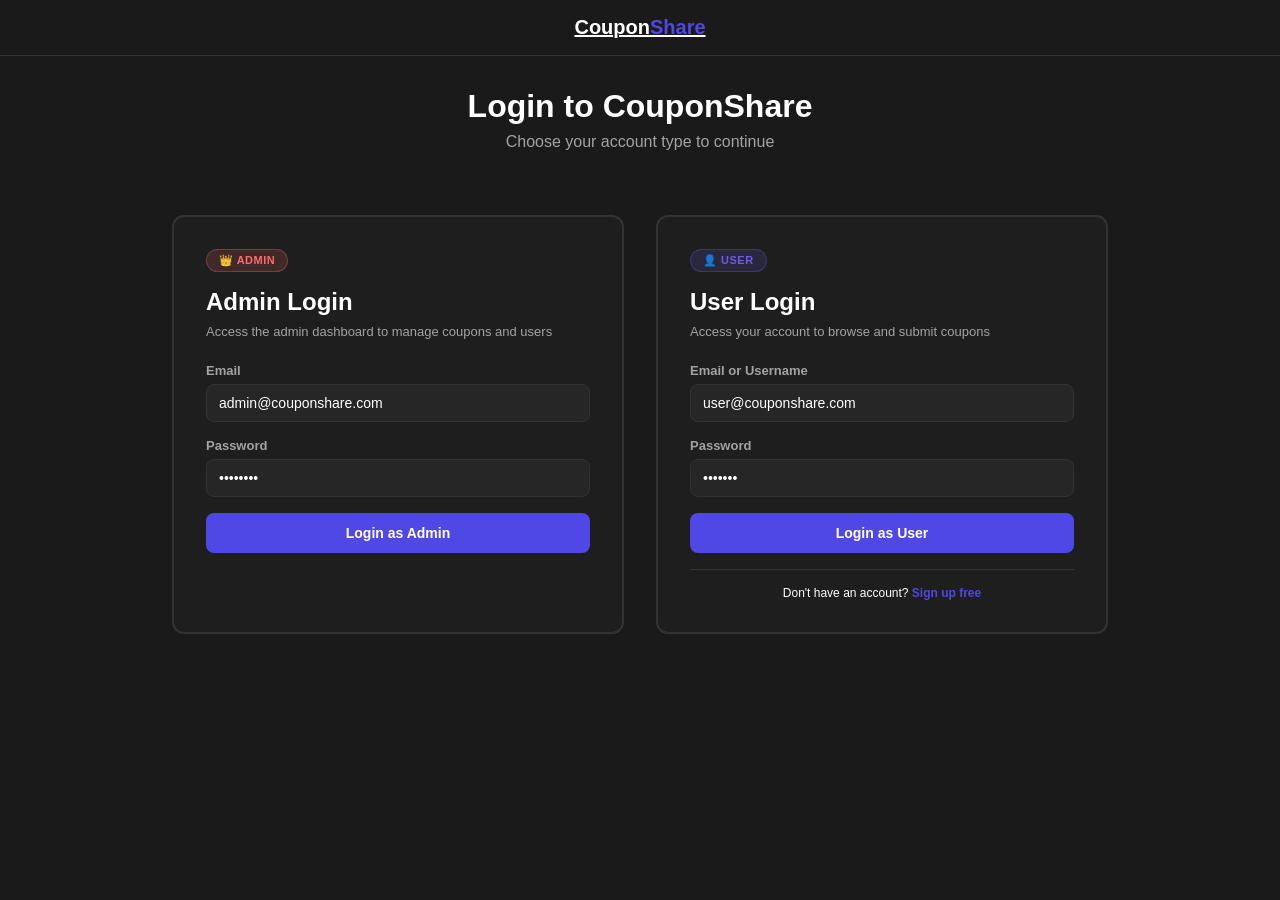
==== admin.html @ 99fc6fe6 "commit" ====
<!DOCTYPE html>
<html lang="en">
<head>
<meta charset="UTF-8">
<meta name="viewport" content="width=device-width, initial-scale=1.0">
<title>Admin Panel — CouponShare</title>
<link href="https://fonts.googleapis.com/css2?family=Syne:wght@400;600;700;800&family=DM+Sans:wght@300;400;500;600;700&display=swap" rel="stylesheet">
<link rel="stylesheet" href="style.css">
<style>
/* ── Admin Layout ───────────────────────────── */
body { overflow: hidden; height: 100vh; }

.admin-shell {
  display: grid;
  grid-template-columns: 220px 1fr;
  height: 100vh;
  overflow: hidden;
}

/* ── Sidebar ────────────────────────────────── */
.sidebar {
  background: #111111;
  border-right: 1px solid #2a2a2a;
  display: flex;
  flex-direction: column;
  height: 100vh;
  overflow-y: auto;
}
.sb-brand {
  padding: 20px 20px 16px;
  border-bottom: 1px solid #2a2a2a;
}
.sb-brand-name {
  font-family: 'DM Sans', sans-serif;
  font-size: 17px;
  font-weight: 700;
  color: var(--purple);
  letter-spacing: -0.3px;
}
.sb-brand-name span { color: var(--green); }
.sb-brand-sub {
  font-size: 11px;
  color: #555;
  margin-top: 2px;
}
.sb-nav {
  padding: 12px 10px;
  flex: 1;
  display: flex;
  flex-direction: column;
  gap: 3px;
}
.sb-link {
  display: flex;
  align-items: center;
  gap: 10px;
  padding: 10px 12px;
  border-radius: 8px;
  font-size: 13.5px;
  font-weight: 500;
  color: #888;
  background: none;
  border: none;
  cursor: pointer;
  width: 100%;
  text-align: left;
  transition: all .15s;
  position: relative;
}
.sb-link:hover { background: #1a1a1a; color: #ccc; }
.sb-link.active {
  background: #1e1e2e;
  color: #fff;
  border: 1px solid #333;
}
.sb-link .sb-icon {
  width: 22px;
  height: 22px;
  display: flex;
  align-items: center;
  justify-content: center;
  border: 1.5px solid #444;
  border-radius: 5px;
  font-size: 12px;
  flex-shrink: 0;
}
.sb-link.active .sb-icon { border-color: #666; }
.sb-badge {
  margin-left: auto;
  background: #ef4444;
  color: #fff;
  font-size: 10px;
  font-weight: 700;
  padding: 2px 6px;
  border-radius: 20px;
  min-width: 20px;
  text-align: center;
}
.sb-footer {
  padding: 16px 20px;
  border-top: 1px solid #2a2a2a;
}
.sb-footer-name {
  font-size: 13px;
  font-weight: 600;
  color: #ddd;
  margin-bottom: 2px;
}
.sb-footer-email { font-size: 11px; color: #555; }
.sb-logout {
  margin-top: 10px;
  font-size: 12px;
  color: #ef4444;
  cursor: pointer;
  background: none;
  border: none;
  padding: 0;
  text-align: left;
}

/* ── Main area ──────────────────────────────── */
.admin-main {
  display: flex;
  flex-direction: column;
  height: 100vh;
  overflow: hidden;
  background: var(--bg);
}
.admin-topbar {
  height: 52px;
  padding: 0 24px;
  border-bottom: 1px solid #2a2a2a;
  display: flex;
  align-items: center;
  justify-content: space-between;
  flex-shrink: 0;
  background: #111;
}
.admin-topbar-title {
  font-family: 'DM Sans', sans-serif;
  font-size: 15px;
  font-weight: 600;
  color: #fff;
}
.admin-topbar-right { display: flex; align-items: center; gap: 10px; }
.notif-btn {
  width: 32px; height: 32px;
  border-radius: 8px;
  border: 1px solid #333;
  background: transparent;
  color: #888;
  cursor: pointer;
  display: flex; align-items: center; justify-content: center;
  font-size: 15px;
  position: relative;
}
.notif-dot {
  position: absolute; top: 6px; right: 6px;
  width: 7px; height: 7px;
  background: #ef4444; border-radius: 50%;
}
.admin-avatar {
  width: 30px; height: 30px; border-radius: 50%;
  background: var(--teal2);
  color: var(--teal);
  font-size: 12px; font-weight: 700;
  display: flex; align-items: center; justify-content: center;
}
.admin-content {
  flex: 1;
  overflow-y: auto;
  padding: 24px;
}

/* ── Page sections ──────────────────────────── */
.page-section { display: none; }
.page-section.active { display: block; }

/* ── Stats grid ─────────────────────────────── */
.adm-stats {
  display: grid;
  grid-template-columns: repeat(4, 1fr);
  gap: 14px;
  margin-bottom: 24px;
}
.adm-stat {
  background: #1e1e1e;
  border: 1px solid #2a2a2a;
  border-radius: 10px;
  padding: 18px 20px;
}
.adm-stat-val {
  font-family: 'DM Sans', sans-serif;
  font-size: 28px;
  font-weight: 700;
  margin-bottom: 4px;
  line-height: 1;
}
.adm-stat-lbl { font-size: 12px; color: #666; }
.adm-stat-trend { font-size: 11px; margin-top: 6px; }
.adm-stat-trend.up { color: var(--green); }
.adm-stat-trend.warn { color: var(--amber); }

/* ── Section header ─────────────────────────── */
.sec-hd {
  display: flex;
  align-items: center;
  justify-content: space-between;
  margin-bottom: 14px;
}
.sec-hd-title {
  font-size: 15px;
  font-weight: 600;
  color: #fff;
}
.sec-hd-action {
  font-size: 12px;
  color: #666;
  cursor: pointer;
  background: none;
  border: none;
  padding: 4px 10px;
  border-radius: 6px;
  border: 1px solid #333;
}
.sec-hd-action:hover { color: #fff; border-color: #555; }

/* ── Filter bar ─────────────────────────────── */
.filter-bar {
  display: flex;
  gap: 10px;
  margin-bottom: 16px;
  flex-wrap: wrap;
}
.filter-bar input,
.filter-bar select {
  background: #1e1e1e;
  border: 1px solid #333;
  border-radius: 8px;
  padding: 8px 12px;
  font-size: 13px;
  font-family: 'DM Sans', sans-serif;
  color: #fff;
  outline: none;
}
.filter-bar input { flex: 1; min-width: 200px; }
.filter-bar input::placeholder { color: #555; }
.filter-bar select { cursor: pointer; }
.filter-bar select option { background: #1e1e1e; }

/* ── Request cards ──────────────────────────── */
.req-card {
  background: #1e1e1e;
  border: 1px solid #2a2a2a;
  border-radius: 10px;
  padding: 16px 18px;
  margin-bottom: 10px;
  transition: border-color .15s;
}
.req-card:hover { border-color: #3a3a3a; }
.req-top {
  display: flex;
  align-items: flex-start;
  justify-content: space-between;
  gap: 12px;
  margin-bottom: 8px;
}
.req-info { flex: 1; }
.req-plat-row {
  display: flex;
  align-items: center;
  gap: 8px;
  margin-bottom: 4px;
}
.req-title-txt { font-size: 15px; font-weight: 600; color: #fff; }
.req-meta {
  font-size: 11px;
  color: #555;
  margin-top: 3px;
  line-height: 1.6;
}
.req-meta strong { color: #888; font-family: monospace; letter-spacing: 1px; }
.req-desc { font-size: 13px; color: #888; margin-bottom: 12px; line-height: 1.5; }
.req-actions { display: flex; gap: 8px; flex-shrink: 0; }
.req-bottom {
  display: flex;
  align-items: center;
  justify-content: space-between;
  padding-top: 12px;
  border-top: 1px solid #2a2a2a;
}
.req-expiry { font-size: 11px; color: #555; }

/* Approve / Reject buttons */
.btn-approve {
  padding: 7px 16px;
  border-radius: 7px;
  font-size: 12px;
  font-weight: 600;
  font-family: 'DM Sans', sans-serif;
  cursor: pointer;
  border: 1px solid #10b981;
  background: rgba(16,185,129,0.1);
  color: #10b981;
  transition: all .15s;
  display: flex; align-items: center; gap: 5px;
}
.btn-approve:hover { background: rgba(16,185,129,0.2); }
.btn-reject {
  padding: 7px 16px;
  border-radius: 7px;
  font-size: 12px;
  font-weight: 600;
  font-family: 'DM Sans', sans-serif;
  cursor: pointer;
  border: 1px solid #ef4444;
  background: rgba(239,68,68,0.1);
  color: #ef4444;
  transition: all .15s;
  display: flex; align-items: center; gap: 5px;
}
.btn-reject:hover { background: rgba(239,68,68,0.2); }
.btn-delete {
  padding: 5px 10px;
  border-radius: 6px;
  font-size: 11px;
  cursor: pointer;
  border: 1px solid #ef4444;
  background: rgba(239,68,68,0.08);
  color: #ef4444;
}

/* ── Status badge ───────────────────────────── */
.status-badge {
  display: inline-block;
  font-size: 10px;
  font-weight: 700;
  padding: 3px 9px;
  border-radius: 20px;
  text-transform: uppercase;
  letter-spacing: 0.3px;
}
.sb-pending  { background: rgba(245,158,11,0.15); color: #f59e0b; border: 1px solid rgba(245,158,11,0.3); }
.sb-approved { background: rgba(16,185,129,0.15); color: #10b981; border: 1px solid rgba(16,185,129,0.3); }
.sb-rejected { background: rgba(239,68,68,0.15);  color: #ef4444; border: 1px solid rgba(239,68,68,0.3);  }

/* Platform badge (small white pill) */
.plat-pill {
  display: inline-block;
  font-size: 11px;
  font-weight: 600;
  padding: 3px 10px;
  border-radius: 20px;
  background: #fff;
}
.pp-paytm   { color: #00baf2; }
.pp-swiggy  { color: #fc5a09; }
.pp-amazon  { color: #f59e0b; }
.pp-uber    { color: #10b981; }
.pp-zomato  { color: #ef4444; }
.pp-flipkart{ color: #0078ff; }
.pp-default { color: #333; }

/* ── Table ──────────────────────────────────── */
.tbl-wrap {
  overflow-x: auto;
  border: 1px solid #2a2a2a;
  border-radius: 10px;
}
table { width: 100%; border-collapse: collapse; }
thead { background: #161616; }
th {
  padding: 11px 14px;
  text-align: left;
  font-size: 11px;
  font-weight: 600;
  color: #555;
  text-transform: uppercase;
  letter-spacing: 0.5px;
  border-bottom: 1px solid #2a2a2a;
  white-space: nowrap;
}
td {
  padding: 11px 14px;
  font-size: 13px;
  color: #ccc;
  border-bottom: 1px solid #1e1e1e;
  vertical-align: middle;
}
tr:last-child td { border-bottom: none; }
tr:hover td { background: #1a1a1a; }
.td-code {
  font-family: monospace;
  letter-spacing: 1px;
  font-size: 12px;
  color: #aaa;
}
.td-name { font-weight: 500; color: #fff; }
.td-email { font-size: 11px; color: #555; }

/* ── Bar chart ──────────────────────────────── */
.bar-row {
  display: flex;
  align-items: center;
  gap: 10px;
  margin-bottom: 10px;
}
.bar-name { font-size: 12px; color: #888; width: 80px; flex-shrink: 0; }
.bar-bg {
  flex: 1;
  height: 8px;
  background: #2a2a2a;
  border-radius: 4px;
  overflow: hidden;
}
.bar-fill { height: 100%; border-radius: 4px; transition: width .4s; }
.bar-count { font-size: 11px; color: #555; width: 30px; text-align: right; flex-shrink: 0; }

/* ── Reject modal ───────────────────────────── */
.reject-panel {
  display: none;
  margin-top: 12px;
  background: #161616;
  border: 1px solid #333;
  border-radius: 8px;
  padding: 16px;
}
.reject-panel.open { display: block; }
.reason-chips { display: flex; flex-wrap: wrap; gap: 6px; margin-bottom: 10px; }
.r-chip {
  padding: 5px 12px;
  border-radius: 20px;
  border: 1px solid #333;
  font-size: 11px;
  color: #888;
  cursor: pointer;
  background: #1e1e1e;
}
.r-chip:hover { border-color: #555; color: #fff; }
.r-chip.on { background: rgba(239,68,68,0.15); color: #ef4444; border-color: #ef4444; }
.reject-ta {
  width: 100%;
  background: #1e1e1e;
  border: 1px solid #333;
  border-radius: 8px;
  padding: 10px 12px;
  font-family: 'DM Sans', sans-serif;
  font-size: 13px;
  color: #fff;
  resize: none;
  min-height: 60px;
  margin-bottom: 10px;
  outline: none;
}
.reject-btn-row { display: flex; gap: 8px; }

/* ── Settings ───────────────────────────────── */
.settings-row {
  display: flex;
  align-items: center;
  justify-content: space-between;
  padding: 16px 0;
  border-bottom: 1px solid #2a2a2a;
}
.settings-row:last-child { border: none; }
.settings-row-label { font-size: 14px; font-weight: 500; color: #ddd; }
.settings-row-sub { font-size: 12px; color: #555; margin-top: 2px; }
.settings-input {
  background: #1e1e1e;
  border: 1px solid #333;
  border-radius: 7px;
  padding: 7px 12px;
  font-size: 13px;
  color: #fff;
  width: 80px;
  text-align: center;
  outline: none;
}
.toggle-wrap { position: relative; width: 42px; height: 24px; }
.toggle-wrap input { opacity: 0; width: 0; height: 0; }
.toggle-slider {
  position: absolute; inset: 0;
  background: #333;
  border-radius: 12px;
  cursor: pointer;
  transition: .2s;
}
.toggle-slider::before {
  content: '';
  position: absolute;
  width: 18px; height: 18px;
  left: 3px; top: 3px;
  background: #fff;
  border-radius: 50%;
  transition: .2s;
}
.toggle-wrap input:checked + .toggle-slider { background: var(--purple); }
.toggle-wrap input:checked + .toggle-slider::before { transform: translateX(18px); }

/* ── Activity log ───────────────────────────── */
.act-item {
  display: flex;
  gap: 12px;
  padding: 10px 0;
  border-bottom: 1px solid #1e1e1e;
}
.act-item:last-child { border: none; }
.act-dot {
  width: 8px; height: 8px;
  border-radius: 50%;
  flex-shrink: 0;
  margin-top: 5px;
}
.act-txt { font-size: 13px; color: #aaa; line-height: 1.5; }
.act-time { font-size: 11px; color: #444; margin-top: 2px; }

/* ── Dashboard 2-col ────────────────────────── */
.dash-row {
  display: grid;
  grid-template-columns: 1fr 1fr;
  gap: 16px;
  margin-bottom: 20px;
}
.dash-card {
  background: #1e1e1e;
  border: 1px solid #2a2a2a;
  border-radius: 10px;
  padding: 18px;
}

/* ── Loader ─────────────────────────────────── */
.page-loader {
  display: flex;
  align-items: center;
  justify-content: center;
  gap: 12px;
  padding: 48px;
  color: #555;
  font-size: 14px;
}

/* ── Empty ──────────────────────────────────── */
.adm-empty {
  text-align: center;
  padding: 48px 24px;
  color: #444;
}
.adm-empty-icon { font-size: 40px; margin-bottom: 10px; }
.adm-empty h3 { font-size: 15px; color: #666; }

/* ── Reports warning ────────────────────────── */
.report-warn {
  background: rgba(245,158,11,0.08);
  border: 1px solid rgba(245,158,11,0.25);
  border-radius: 8px;
  padding: 10px 14px;
  font-size: 13px;
  color: #f59e0b;
  margin-bottom: 16px;
  display: flex;
  align-items: center;
  gap: 8px;
}

@media (max-width: 768px) {
  .adm-stats { grid-template-columns: repeat(2, 1fr); }
  .dash-row  { grid-template-columns: 1fr; }
  .sidebar   { display: none; }
  .admin-shell { grid-template-columns: 1fr; }
}
</style>
</head>
<body>

<div class="admin-shell">

<!-- ══════════════════ SIDEBAR ══════════════════ -->
<aside class="sidebar">
  <div class="sb-brand">
    <div class="sb-brand-name">Coupon<span>Share</span></div>
    <div class="sb-brand-sub">Admin panel</div>
  </div>

  <nav class="sb-nav">
    <button class="sb-link active" onclick="showPage('dashboard', this)">
      <span class="sb-icon">📊</span> Dashboard
    </button>
    <button class="sb-link" onclick="showPage('requests', this)">
      <span class="sb-icon">📥</span> Requests
      <span class="sb-badge" id="pendingBadge" style="display:none;">0</span>
    </button>
    <button class="sb-link" onclick="showPage('coupons', this)">
      <span class="sb-icon">🎟</span> All coupons
    </button>
    <button class="sb-link" onclick="showPage('users', this)">
      <span class="sb-icon">👥</span> Users
    </button>
    <button class="sb-link" onclick="showPage('analytics', this)">
      <span class="sb-icon">📈</span> Analytics
    </button>
    <button class="sb-link" onclick="showPage('settings', this)">
      <span class="sb-icon">⚙️</span> Settings
    </button>
  </nav>

  <div class="sb-footer">
    <div class="sb-footer-name" id="sbAdminName">Admin</div>
    <div class="sb-footer-email" id="sbAdminEmail">admin@couponshare.com</div>
    <button class="sb-logout" onclick="logoutAdmin()">→ Logout</button>
  </div>
</aside>

<!-- ══════════════════ MAIN ══════════════════ -->
<main class="admin-main">

  <!-- Topbar -->
  <div class="admin-topbar">
    <span class="admin-topbar-title" id="topbarTitle">Dashboard</span>
    <div class="admin-topbar-right">
      <button class="notif-btn" id="notifBtn" onclick="showPage('requests', document.querySelectorAll('.sb-link')[1])">
        🔔<span class="notif-dot" id="notifDot" style="display:none;"></span>
      </button>
      <div class="admin-avatar" id="adminAvatar">AD</div>
    </div>
  </div>

  <div class="admin-content">

    <!-- ══════ PAGE: DASHBOARD ══════ -->
    <div class="page-section active" id="pg-dashboard">

      <div class="adm-stats" id="statsGrid">
        <div class="adm-stat"><div class="adm-stat-val" style="color:#6366f1" id="st-users">—</div><div class="adm-stat-lbl">Total users</div></div>
        <div class="adm-stat"><div class="adm-stat-val" style="color:#f59e0b" id="st-pending">—</div><div class="adm-stat-lbl">Pending review</div><div class="adm-stat-trend warn" id="st-pending-hint"></div></div>
        <div class="adm-stat"><div class="adm-stat-val" style="color:#10b981" id="st-approved">—</div><div class="adm-stat-lbl">Live coupons</div></div>
        <div class="adm-stat"><div class="adm-stat-val" style="color:#a29bfe" id="st-claims">—</div><div class="adm-stat-lbl">Total claims</div></div>
      </div>

      <div class="dash-row">
        <!-- Recent pending -->
        <div class="dash-card">
          <div class="sec-hd">
            <span class="sec-hd-title">Pending requests</span>
            <button class="sec-hd-action" onclick="showPage('requests',document.querySelectorAll('.sb-link')[1])">View all</button>
          </div>
          <div id="dashPending">
            <div class="page-loader"><div class="spinner"></div></div>
          </div>
        </div>

        <!-- Top platforms -->
        <div class="dash-card">
          <div class="sec-hd"><span class="sec-hd-title">Top platforms</span></div>
          <div id="dashPlatforms">
            <div class="page-loader"><div class="spinner"></div></div>
          </div>

          <!-- Activity log -->
          <div style="margin-top:18px;">
            <div class="sec-hd-title" style="font-size:13px;margin-bottom:10px;">Recent activity</div>
            <div class="act-item"><div class="act-dot" style="background:#10b981"></div><div><div class="act-txt">AMZ100 approved — user ko +10 pts</div><div class="act-time">2 min ago</div></div></div>
            <div class="act-item"><div class="act-dot" style="background:#ef4444"></div><div><div class="act-txt">FLIP200 rejected — code already exists</div><div class="act-time">18 min ago</div></div></div>
            <div class="act-item"><div class="act-dot" style="background:#6366f1"></div><div><div class="act-txt">New user registered</div><div class="act-time">1 hr ago</div></div></div>
          </div>
        </div>
      </div>
    </div>

    <!-- ══════ PAGE: REQUESTS ══════ -->
    <div class="page-section" id="pg-requests">
      <div class="filter-bar">
        <input type="text" id="reqSearch" placeholder="Code ya store search karo..." oninput="filterRequests()">
        <select id="reqStatus" onchange="loadRequests()">
          <option value="pending">Pending</option>
          <option value="approved">Approved</option>
          <option value="rejected">Rejected</option>
          <option value="">All status</option>
        </select>
      </div>
      <div id="requestsList">
        <div class="page-loader"><div class="spinner"></div></div>
      </div>
    </div>

    <!-- ══════ PAGE: ALL COUPONS ══════ -->
    <div class="page-section" id="pg-coupons">
      <div class="filter-bar">
        <input type="text" id="couponSearch" placeholder="Code ya store search..." oninput="filterCouponsTable()">
        <select id="couponStatusFilter" onchange="loadAllCoupons()">
          <option value="">All status</option>
          <option value="approved">Approved</option>
          <option value="pending">Pending</option>
          <option value="rejected">Rejected</option>
        </select>
      </div>
      <div class="tbl-wrap">
        <table>
          <thead>
            <tr>
              <th>Platform</th>
              <th>Code</th>
              <th>Title</th>
              <th>Discount</th>
              <th>Category</th>
              <th>Claims</th>
              <th>Expiry</th>
              <th>Status</th>
              <th>Action</th>
            </tr>
          </thead>
          <tbody id="couponsTable">
            <tr><td colspan="9"><div class="page-loader"><div class="spinner"></div></div></td></tr>
          </tbody>
        </table>
      </div>
    </div>

    <!-- ══════ PAGE: USERS ══════ -->
    <div class="page-section" id="pg-users">
      <div class="filter-bar">
        <input type="text" id="userSearch" placeholder="Naam ya email search karo..." oninput="loadUsers()">
      </div>
      <div class="tbl-wrap">
        <table>
          <thead>
            <tr>
              <th>Name</th>
              <th>Email</th>
              <th>Joined</th>
              <th>Submitted</th>
              <th>Claimed</th>
              <th>Points</th>
              <th>Status</th>
              <th>Action</th>
            </tr>
          </thead>
          <tbody id="usersTable">
            <tr><td colspan="8"><div class="page-loader"><div class="spinner"></div></div></td></tr>
          </tbody>
        </table>
      </div>
    </div>

    <!-- ══════ PAGE: ANALYTICS ══════ -->
    <div class="page-section" id="pg-analytics">
      <div class="adm-stats" style="grid-template-columns:repeat(3,1fr);margin-bottom:20px;">
        <div class="adm-stat"><div class="adm-stat-val" style="color:#6366f1" id="an-approval">—</div><div class="adm-stat-lbl">Approval rate</div></div>
        <div class="adm-stat"><div class="adm-stat-val" style="color:#10b981" id="an-savings">₹89K</div><div class="adm-stat-lbl">Community savings</div></div>
        <div class="adm-stat"><div class="adm-stat-val" style="color:#f59e0b" id="an-rejected">—</div><div class="adm-stat-lbl">Total rejected</div></div>
      </div>
      <div class="dash-row">
        <div class="dash-card">
          <div class="sec-hd-title" style="margin-bottom:14px;">Platforms by coupons</div>
          <div id="anPlatforms"><div class="page-loader"><div class="spinner"></div></div></div>
        </div>
        <div class="dash-card">
          <div class="sec-hd-title" style="margin-bottom:14px;">Top contributors</div>
          <div id="anUsers"><div class="page-loader"><div class="spinner"></div></div></div>
        </div>
      </div>
    </div>

    <!-- ══════ PAGE: SETTINGS ══════ -->
    <div class="page-section" id="pg-settings">
      <div class="dash-card" style="margin-bottom:16px;">
        <div class="sec-hd-title" style="margin-bottom:16px;">Platform settings</div>

        <div class="settings-row">
          <div>
            <div class="settings-row-label">Auto-expire coupons</div>
            <div class="settings-row-sub">Expiry date aane par automatically expire mark karo</div>
          </div>
          <label class="toggle-wrap">
            <input type="checkbox" checked>
            <span class="toggle-slider"></span>
          </label>
        </div>

        <div class="settings-row">
          <div>
            <div class="settings-row-label">Points per approval</div>
            <div class="settings-row-sub">Har approved coupon pe submitter ko kitne points milenge</div>
          </div>
          <input type="number" class="settings-input" value="10" min="1" max="100">
        </div>

        <div class="settings-row">
          <div>
            <div class="settings-row-label">Points per claim</div>
            <div class="settings-row-sub">Coupon claim karne par claimant ko kitne points milenge</div>
          </div>
          <input type="number" class="settings-input" value="2" min="0" max="50">
        </div>

        <div class="settings-row">
          <div>
            <div class="settings-row-label">New user registration</div>
            <div class="settings-row-sub">Public registration allow karo</div>
          </div>
          <label class="toggle-wrap">
            <input type="checkbox" checked>
            <span class="toggle-slider"></span>
          </label>
        </div>
      </div>

      <div class="dash-card">
        <div class="sec-hd-title" style="margin-bottom:16px;">Admin account</div>
        <div style="display:grid;grid-template-columns:1fr 1fr;gap:12px;margin-bottom:14px;">
          <div>
            <label style="font-size:12px;color:#666;display:block;margin-bottom:5px;">Name</label>
            <input type="text" class="settings-input" style="width:100%;text-align:left;padding:8px 12px;" id="settingName" placeholder="Admin name">
          </div>
          <div>
            <label style="font-size:12px;color:#666;display:block;margin-bottom:5px;">Email</label>
            <input type="email" class="settings-input" style="width:100%;text-align:left;padding:8px 12px;" id="settingEmail" placeholder="admin@email.com">
          </div>
        </div>
        <button class="btn-approve" onclick="showToast('Settings saved!','success')" style="font-size:13px;">Save changes</button>
      </div>
    </div>

  </div><!-- /admin-content -->
</main>
</div><!-- /admin-shell -->

<div class="toast-container"></div>

<!-- ══════════════════ SCRIPTS ══════════════════ -->
<script src="api.js"></script>
<script src="auth.js"></script>
<script>
/* ── Guard: admin only ─────────────────────── */
document.addEventListener('DOMContentLoaded', () => {
  if (!requireAdminAuth()) return;

  const user = getUser();
  if (user) {
    document.getElementById('sbAdminName').textContent  = user.name  || 'Admin';
    document.getElementById('sbAdminEmail').textContent = user.email || '';
    const initials = (user.name||'AD').split(' ').map(w=>w[0]).join('').toUpperCase().slice(0,2);
    document.getElementById('adminAvatar').textContent = initials;
    document.getElementById('settingName').value  = user.name  || '';
    document.getElementById('settingEmail').value = user.email || '';
  }

  loadDashboard();
});

/* ── Page switching ────────────────────────── */
const pageTitles = {
  dashboard:'Dashboard', requests:'Requests',
  coupons:'All coupons', users:'Users',
  analytics:'Analytics', settings:'Settings',
};

function showPage(name, btn) {
  // Hide all pages
  document.querySelectorAll('.page-section').forEach(p => p.classList.remove('active'));
  document.getElementById('pg-' + name).classList.add('active');

  // Update sidebar active state
  document.querySelectorAll('.sb-link').forEach(b => b.classList.remove('active'));
  if (btn) btn.classList.add('active');

  // Update topbar title
  document.getElementById('topbarTitle').textContent = pageTitles[name] || name;

  // Load data for the page
  if (name === 'requests')  loadRequests();
  if (name === 'coupons')   loadAllCoupons();
  if (name === 'users')     loadUsers();
  if (name === 'analytics') loadAnalytics();
}

/* ══════════════════════════════════════════════
   DASHBOARD
══════════════════════════════════════════════ */
async function loadDashboard() {
  try {
    const data = await Admin.stats();

    document.getElementById('st-users').textContent   = data.total_users  ?? '—';
    document.getElementById('st-pending').textContent = data.pending       ?? '—';
    document.getElementById('st-approved').textContent= data.approved      ?? '—';
    document.getElementById('st-claims').textContent  = data.total_claims  ?? '—';

    if (data.new_today) {
      document.getElementById('st-users').nextElementSibling.nextElementSibling &&
        null; // placeholder
    }

    // Pending badge in sidebar
    if (data.pending > 0) {
      const badge = document.getElementById('pendingBadge');
      badge.textContent    = data.pending;
      badge.style.display  = 'inline-block';
      document.getElementById('notifDot').style.display = 'block';
    }

    // Approval rate for analytics
    const total = (data.approved || 0) + (data.rejected || 0);
    if (total > 0) {
      const rate = Math.round((data.approved / total) * 100);
      document.getElementById('an-approval').textContent = rate + '%';
    }
    document.getElementById('an-rejected').textContent = data.rejected ?? '—';

    // Load pending requests preview (top 3)
    await loadDashPending();

    // Top platforms bar chart
    renderPlatformBars(data.top_platforms || [], 'dashPlatforms');

  } catch (err) {
    showToast('Stats load nahi hua: ' + err.message, 'error');
    // Show fallback
    ['st-users','st-pending','st-approved','st-claims'].forEach(id => {
      if (document.getElementById(id).textContent === '—')
        document.getElementById(id).textContent = '0';
    });
  }
}

async function loadDashPending() {
  const el = document.getElementById('dashPending');
  try {
    const data   = await Admin.coupons('pending');
    const recent = (data.coupons || []).slice(0, 3);

    if (!recent.length) {
      el.innerHTML = `<div class="adm-empty"><div class="adm-empty-icon">✅</div><h3>Koi pending request nahi!</h3></div>`;
      return;
    }

    el.innerHTML = recent.map(c => `
      <div style="display:flex;align-items:center;justify-content:space-between;padding:10px 0;border-bottom:1px solid #2a2a2a;">
        <div>
          <span class="plat-pill ${platPillClass(c.store)}">${c.store || '—'}</span>
          <span style="font-size:14px;font-weight:600;color:#fff;margin-left:8px;">${formatDiscount(c)}</span>
          <div style="font-size:11px;color:#555;margin-top:3px;">${c.title} · by ${c.submitter_name||'?'}</div>
        </div>
        <div style="display:flex;gap:6px;">
          <button class="btn-approve" onclick="quickApprove(${c.id},this)">✓</button>
          <button class="btn-reject"  onclick="openRejectPanel(${c.id}, 'dash-rp-${c.id}')">✕</button>
        </div>
      </div>
      <div class="reject-panel" id="dash-rp-${c.id}">
        ${rejectPanelHTML(c.id, 'dash-rp-' + c.id)}
      </div>
    `).join('');

  } catch {
    el.innerHTML = `<div style="color:#555;font-size:13px;padding:16px 0;">Data load nahi hua</div>`;
  }
}

/* ══════════════════════════════════════════════
   REQUESTS PAGE
══════════════════════════════════════════════ */
let allRequests = [];

async function loadRequests() {
  const status = document.getElementById('reqStatus')?.value || 'pending';
  const el = document.getElementById('requestsList');
  el.innerHTML = '<div class="page-loader"><div class="spinner"></div></div>';
  try {
    const data = await Admin.coupons(status);
    allRequests = data.coupons || [];
    renderRequests(allRequests);
  } catch (err) {
    el.innerHTML = `<div class="adm-empty"><div class="adm-empty-icon">⚠️</div><h3>${err.message}</h3></div>`;
  }
}

function filterRequests() {
  const q = document.getElementById('reqSearch').value.toLowerCase();
  const filtered = allRequests.filter(c =>
    (c.code||'').toLowerCase().includes(q) ||
    (c.store||'').toLowerCase().includes(q) ||
    (c.title||'').toLowerCase().includes(q)
  );
  renderRequests(filtered);
}

function renderRequests(coupons) {
  const el = document.getElementById('requestsList');
  if (!coupons.length) {
    el.innerHTML = `<div class="adm-empty"><div class="adm-empty-icon">📭</div><h3>Koi coupon nahi mila</h3></div>`;
    return;
  }
  el.innerHTML = coupons.map(c => `
    <div class="req-card" id="rc-${c.id}">
      <div class="req-top">
        <div class="req-info">
          <div class="req-plat-row">
            <span class="plat-pill ${platPillClass(c.store)}">${c.store || 'General'}</span>
            <span class="req-title-txt">${formatDiscount(c)}</span>
            <span class="status-badge sb-${c.status}">${c.status}</span>
          </div>
          <div class="req-meta">
            Code: <strong>${c.code}</strong> &nbsp;·&nbsp;
            ${c.category || 'No category'} &nbsp;·&nbsp;
            by ${c.submitter_name || 'Unknown'} &nbsp;·&nbsp;
            ${formatDate(c.created_at)}
          </div>
        </div>
        ${c.status === 'pending' ? `
        <div class="req-actions">
          <button class="btn-approve" onclick="quickApprove(${c.id}, this)">✓ Approve</button>
          <button class="btn-reject"  onclick="openRejectPanel(${c.id}, 'rp-${c.id}')">✕ Reject</button>
        </div>` : ''}
      </div>

      <div class="req-desc">${c.title}${c.description ? ' — ' + c.description : ''}</div>

      ${c.reject_reason ? `
        <div style="font-size:12px;color:#ef4444;background:rgba(239,68,68,0.08);border:1px solid rgba(239,68,68,0.2);border-radius:7px;padding:8px 12px;margin-bottom:10px;">
          ✕ Reject reason: ${c.reject_reason}
        </div>` : ''}

      <div class="req-bottom">
        <span class="req-expiry">
          Expires: ${c.expiry_date ? formatDate(c.expiry_date) : 'No expiry'} &nbsp;·&nbsp;
          ${c.claim_count || 0} claims
        </span>
        ${c.status === 'pending' ? `<button class="btn-delete" onclick="deleteCoupon(${c.id}, 'rc-${c.id}')">🗑 Delete</button>` : ''}
      </div>

      <!-- Reject panel (hidden by default) -->
      <div class="reject-panel" id="rp-${c.id}">
        ${rejectPanelHTML(c.id, 'rp-' + c.id)}
      </div>
    </div>
  `).join('');
}

/* ══════════════════════════════════════════════
   ALL COUPONS TABLE
══════════════════════════════════════════════ */
let allCouponsData = [];

async function loadAllCoupons() {
  const status = document.getElementById('couponStatusFilter')?.value || '';
  document.getElementById('couponsTable').innerHTML =
    '<tr><td colspan="9"><div class="page-loader"><div class="spinner"></div></div></td></tr>';
  try {
    const data = await Admin.coupons(status);
    allCouponsData = data.coupons || [];
    renderCouponsTable(allCouponsData);
  } catch (err) {
    document.getElementById('couponsTable').innerHTML =
      `<tr><td colspan="9" style="text-align:center;padding:24px;color:#555;">${err.message}</td></tr>`;
  }
}

function filterCouponsTable() {
  const q = document.getElementById('couponSearch').value.toLowerCase();
  const filtered = allCouponsData.filter(c =>
    (c.code||'').toLowerCase().includes(q) ||
    (c.store||'').toLowerCase().includes(q)
  );
  renderCouponsTable(filtered);
}

function renderCouponsTable(coupons) {
  const tbody = document.getElementById('couponsTable');
  if (!coupons.length) {
    tbody.innerHTML = '<tr><td colspan="9"><div class="adm-empty"><div class="adm-empty-icon">🎟</div><h3>Koi coupon nahi</h3></div></td></tr>';
    return;
  }
  tbody.innerHTML = coupons.map(c => `
    <tr id="ctr-${c.id}">
      <td><span class="plat-pill ${platPillClass(c.store)}">${c.store || '—'}</span></td>
      <td class="td-code">${c.code}</td>
      <td style="max-width:160px;overflow:hidden;text-overflow:ellipsis;white-space:nowrap;">${c.title}</td>
      <td>${formatDiscount(c)}</td>
      <td style="font-size:12px;color:#888;">${c.category || '—'}</td>
      <td>${c.claim_count || 0}</td>
      <td style="font-size:12px;${isExpiringSoon(c.expiry_date)?'color:#f59e0b;':''}">${c.expiry_date ? formatDate(c.expiry_date) : '—'} ${isExpiringSoon(c.expiry_date)?'⚠':''}</td>
      <td><span class="status-badge sb-${c.status}">${c.status}</span></td>
      <td>
        <div style="display:flex;gap:5px;">
          ${c.status === 'pending' ? `
            <button class="btn-approve" style="padding:4px 8px;font-size:11px;" onclick="quickApprove(${c.id},this)">✓</button>
            <button class="btn-reject"  style="padding:4px 8px;font-size:11px;" onclick="quickReject(${c.id})">✕</button>
          ` : ''}
          <button class="btn-delete" onclick="deleteCoupon(${c.id},'ctr-${c.id}')">🗑</button>
        </div>
      </td>
    </tr>
  `).join('');
}

/* ══════════════════════════════════════════════
   USERS TABLE
══════════════════════════════════════════════ */
async function loadUsers() {
  const search = document.getElementById('userSearch')?.value || '';
  document.getElementById('usersTable').innerHTML =
    '<tr><td colspan="8"><div class="page-loader"><div class="spinner"></div></div></td></tr>';
  try {
    const data  = await Admin.users(search);
    const users = data.users || [];
    if (!users.length) {
      document.getElementById('usersTable').innerHTML =
        '<tr><td colspan="8"><div class="adm-empty"><div class="adm-empty-icon">👥</div><h3>Koi user nahi mila</h3></div></td></tr>';
      return;
    }
    document.getElementById('usersTable').innerHTML = users.map(u => `
      <tr id="utr-${u.id}">
        <td class="td-name">${u.name}</td>
        <td class="td-email">${u.email}</td>
        <td style="font-size:12px;color:#555;">${formatDate(u.created_at)}</td>
        <td>${u.submitted || 0}</td>
        <td>${u.claimed || 0}</td>
        <td style="color:#f59e0b;font-weight:500;">⭐ ${u.points}</td>
        <td>
          <span style="font-size:12px;font-weight:500;color:${u.is_banned ? '#ef4444' : '#10b981'};">
            ${u.is_banned ? '⛔ Banned' : '● Active'}
          </span>
        </td>
        <td>
          ${u.is_banned
            ? `<button class="btn-approve" style="padding:4px 10px;font-size:11px;" onclick="toggleBan(${u.id},false,'utr-${u.id}')">Unban</button>`
            : `<button class="btn-reject"  style="padding:4px 10px;font-size:11px;" onclick="toggleBan(${u.id},true,'utr-${u.id}')">Ban</button>`
          }
        </td>
      </tr>
    `).join('');
  } catch (err) {
    document.getElementById('usersTable').innerHTML =
      `<tr><td colspan="8" style="text-align:center;padding:24px;color:#555;">${err.message}</td></tr>`;
  }
}

/* ══════════════════════════════════════════════
   ANALYTICS
══════════════════════════════════════════════ */
async function loadAnalytics() {
  try {
    const stats = await Admin.stats();

    const total = (stats.approved||0) + (stats.rejected||0);
    if (total > 0)
      document.getElementById('an-approval').textContent =
        Math.round((stats.approved / total) * 100) + '%';

    document.getElementById('an-rejected').textContent = stats.rejected ?? '—';

    renderPlatformBars(stats.top_platforms || [], 'anPlatforms');

    // Top contributors from users
    const ud = await Admin.users('');
    const topUsers = (ud.users || [])
      .sort((a,b) => b.points - a.points)
      .slice(0, 5);

    document.getElementById('anUsers').innerHTML = topUsers.length
      ? topUsers.map(u => `
          <div style="display:flex;justify-content:space-between;align-items:center;padding:8px 0;border-bottom:1px solid #2a2a2a;">
            <div>
              <div style="font-size:13px;font-weight:600;color:#fff;">${u.name}</div>
              <div style="font-size:11px;color:#555;">${u.submitted||0} submitted</div>
            </div>
            <span style="color:#f59e0b;font-weight:600;font-size:13px;">⭐ ${u.points}</span>
          </div>`).join('')
      : '<div style="color:#555;font-size:13px;">No data</div>';

  } catch (err) {
    showToast('Analytics load nahi hua', 'error');
  }
}

/* ══════════════════════════════════════════════
   ACTIONS
══════════════════════════════════════════════ */
async function quickApprove(id, btn) {
  if (btn) { btn.disabled = true; btn.textContent = '...'; }
  try {
    await Admin.reviewCoupon(id, 'approved');
    showToast('✓ Coupon approved! +10 pts submitter ko', 'success');
    document.getElementById('rc-' + id)?.remove();
    document.getElementById('ctr-' + id)?.remove();
    refreshPendingBadge();
    loadDashPending();
  } catch (err) {
    showToast(err.message, 'error');
    if (btn) { btn.disabled = false; btn.textContent = '✓ Approve'; }
  }
}

function openRejectPanel(id, panelId) {
  // Close other open panels
  document.querySelectorAll('.reject-panel.open').forEach(p => {
    if (p.id !== panelId) p.classList.remove('open');
  });
  document.getElementById(panelId)?.classList.toggle('open');
}

function rejectPanelHTML(id, panelId) {
  return `
    <div class="reason-chips">
      <span class="r-chip" onclick="selChip(this,'Code already exists')">Code already exists</span>
      <span class="r-chip" onclick="selChip(this,'Already expired')">Already expired</span>
      <span class="r-chip" onclick="selChip(this,'Incorrect information')">Incorrect info</span>
      <span class="r-chip" onclick="selChip(this,'Spam')">Spam</span>
      <span class="r-chip" onclick="selChip(this,'Other')">Other</span>
    </div>
    <textarea class="reject-ta" id="rt-${id}" placeholder="Reason likhein..."></textarea>
    <div class="reject-btn-row">
      <button class="btn-reject" onclick="confirmReject(${id},'${panelId}')" style="flex:1;">Confirm reject</button>
      <button class="btn-approve" onclick="document.getElementById('${panelId}').classList.remove('open')" style="flex:1;">Cancel</button>
    </div>`;
}

function selChip(el, reason) {
  const panel = el.closest('.reject-panel');
  panel.querySelectorAll('.r-chip').forEach(c => c.classList.remove('on'));
  el.classList.add('on');
  const ta = panel.querySelector('.reject-ta');
  if (ta) ta.value = reason;
}

async function confirmReject(id, panelId) {
  const reason = document.getElementById('rt-' + id)?.value.trim();
  if (!reason) { showToast('Reason daalo pehle', 'error'); return; }
  try {
    await Admin.reviewCoupon(id, 'rejected', reason);
    showToast('Coupon rejected', 'info');
    document.getElementById('rc-' + id)?.remove();
    document.getElementById('ctr-' + id)?.remove();
    refreshPendingBadge();
    loadDashPending();
  } catch (err) {
    showToast(err.message, 'error');
  }
}

function quickReject(id) {
  const reason = prompt('Rejection reason:');
  if (!reason) return;
  Admin.reviewCoupon(id, 'rejected', reason)
    .then(() => {
      showToast('Coupon rejected', 'info');
      document.getElementById('ctr-' + id)?.remove();
      refreshPendingBadge();
    })
    .catch(err => showToast(err.message, 'error'));
}

async function deleteCoupon(id, rowId) {
  if (!confirm('Is coupon ko delete karna chahte ho?')) return;
  try {
    await Admin.deleteCoupon(id);
    showToast('Coupon deleted', 'info');
    document.getElementById(rowId)?.remove();
  } catch (err) {
    showToast(err.message, 'error');
  }
}

async function toggleBan(userId, ban, rowId) {
  const action = ban ? 'ban' : 'unban';
  if (!confirm(`Is user ko ${action} karna chahte ho?`)) return;
  try {
    await Admin.banUser(userId, ban);
    showToast(`User ${action}ned`, ban ? 'info' : 'success');
    loadUsers();
  } catch (err) {
    showToast(err.message, 'error');
  }
}

/* ── Pending badge refresh ─────────────────── */
async function refreshPendingBadge() {
  try {
    const s = await Admin.stats();
    const badge = document.getElementById('pendingBadge');
    if (s.pending > 0) {
      badge.textContent   = s.pending;
      badge.style.display = 'inline-block';
    } else {
      badge.style.display = 'none';
      document.getElementById('notifDot').style.display = 'none';
    }
    document.getElementById('st-pending').textContent = s.pending ?? 0;
  } catch {}
}

/* ══════════════════════════════════════════════
   HELPERS
══════════════════════════════════════════════ */
function platPillClass(store) {
  const s = (store || '').toLowerCase();
  if (s.includes('paytm'))    return 'pp-paytm';
  if (s.includes('swiggy'))   return 'pp-swiggy';
  if (s.includes('amazon'))   return 'pp-amazon';
  if (s.includes('uber'))     return 'pp-uber';
  if (s.includes('zomato'))   return 'pp-zomato';
  if (s.includes('flipkart')) return 'pp-flipkart';
  return 'pp-default';
}

function formatDiscount(c) {
  if (!c.discount_value) return c.title || 'Deal';
  return c.discount_type === 'percent'
    ? `${c.discount_value}% off`
    : `₹${c.discount_value} off`;
}

function isExpiringSoon(dateStr) {
  if (!dateStr) return false;
  const days = Math.ceil((new Date(dateStr) - new Date()) / 86400000);
  return days >= 0 && days <= 5;
}

function renderPlatformBars(platforms, containerId) {
  const el = document.getElementById(containerId);
  if (!el) return;

  if (!platforms.length) {
    el.innerHTML = '<div style="color:#555;font-size:13px;">No data</div>';
    return;
  }

  const max = Math.max(...platforms.map(p => p.cnt || 0), 1);
  const colors = ['#6366f1','#10b981','#f59e0b','#ef4444','#a29bfe'];

  el.innerHTML = platforms.map((p, i) => `
    <div class="bar-row">
      <span class="bar-name">${p.store || 'Other'}</span>
      <div class="bar-bg">
        <div class="bar-fill" style="width:${Math.round((p.cnt/max)*100)}%;background:${colors[i%colors.length]};"></div>
      </div>
      <span class="bar-count">${p.cnt}</span>
    </div>
  `).join('');
}

function logoutAdmin() {
  localStorage.removeItem('cs_token');
  localStorage.removeItem('cs_user');
  window.location.href = 'login.html';
}
</script>
</body>
</html>
---- style.css ----
/* ═══════════════════════════════════════════════════
   RESET & ROOT (Premium Dark Theme)
═══════════════════════════════════════════════════ */
*,*::before,*::after{box-sizing:border-box;margin:0;padding:0}
:root{
  --bg:#1a1a1a;
  --surface:#1c1c1c;
  --card:#262626;
  --card2:#262626;
  --border:#333333;
  --border2:#444444;
  --text:#ffffff;
  --muted:#a3a3a3;
  --hint:#555555;
  --purple:#5048e5;
  --purple-hover:#4338ca;
  --purple2:#e9e5ff;
  --teal:#10b981;
  --teal2:#d1fae5;
  --amber:#f59e0b;
  --red:#ef4444;
  --green:#10b981;
  --r:12px;
  --rs:8px;
  --shadow: none;
}
html{scroll-behavior:smooth}
body{
  font-family:'DM Sans',sans-serif;
  background:var(--bg);
  color:var(--text);
  min-height:100vh;
}

/* ═══════════════════════════════════════════════════
   NAVBAR  — dark blur bar, teal logo
═══════════════════════════════════════════════════ */
.navbar{
  position:sticky;top:0;z-index:200;
  height:62px;padding:0 28px;
  background:var(--bg);
  border-bottom:1px solid var(--border);
  display:flex;align-items:center;justify-content:space-between;
}
.nav-logo{
  font-family:'DM Sans',sans-serif;font-size:22px;font-weight:600;
  letter-spacing:-0.5px;text-decoration:none;color:var(--purple);
}
.nav-logo span{color:var(--green)}
.nav-right{display:flex;align-items:center;gap:12px}
.pts-badge{
  display:flex;align-items:center;gap:6px;
  background:var(--teal2);
  border:none;
  color:var(--teal);font-size:13px;font-weight:600;
  padding:6px 14px;border-radius:20px;
}
.pts-icon{display:none;}
.avatar{
  width:38px;height:38px;border-radius:50%;
  background:var(--teal2);
  display:flex;align-items:center;justify-content:center;
  font-size:14px;font-weight:600;color:var(--teal);
  cursor:pointer;border:none;
  position:relative;
}
.avatar-dd{
  position:absolute;top:calc(100%+10px);right:0;
  background:var(--card);border:1px solid var(--border2);
  border-radius:var(--rs);min-width:170px;
  box-shadow:var(--shadow);
  display:none;overflow:hidden;
  z-index: 999;
}
.avatar-dd.open{display:block}
.avatar-dd a{
  display:block;padding:10px 16px;font-size:13px;
  color:var(--muted);text-decoration:none;
  transition:all .15s;
}
.avatar-dd a:hover{background:rgba(255,255,255,0.05);color:var(--text)}
.avatar-dd hr{border:none;border-top:1px solid var(--border);margin:4px 0;}
.dd-logout{color:var(--red)!important}

/* ═══════════════════════════════════════════════════
   BUTTONS
═══════════════════════════════════════════════════ */
.btn {
  padding: 11px 22px;
  border-radius: var(--rs);
  font-family: 'DM Sans', sans-serif;
  font-size: 14px;
  font-weight: 600;
  cursor: pointer;
  border: none;
  transition: all .2s;
  display: inline-flex;
  align-items: center;
  justify-content: center;
  gap: 8px;
  text-decoration: none;
}
.btn-primary {
  background: var(--purple);
  color: #fff;
}
.btn-primary:hover {
  background: var(--purple-hover);
  transform: translateY(-1px);
}
.btn-primary:disabled {
  background: var(--hint);
  cursor: not-allowed;
  transform: none;
}
.btn-secondary {
  background: transparent;
  color: var(--text);
  border: 1px solid var(--border2);
}
.btn-secondary:hover { 
  border-color: var(--purple); 
  color: var(--purple2); 
  background: var(--surface);
}

/* ═══════════════════════════════════════════════════
   FORMS & INPUTS
═══════════════════════════════════════════════════ */
.form-group { margin-bottom: 20px; }
.form-group label {
  display: block;
  font-size: 13px;
  font-weight: 500;
  color: var(--text);
  margin-bottom: 6px;
}
.form-group label .req { color: var(--purple2); }
.form-control {
  width: 100%;
  background: var(--surface);
  border: 1px solid var(--border2);
  border-radius: var(--rs);
  padding: 13px 16px;
  font-family: 'DM Sans', sans-serif;
  font-size: 14.5px;
  color: var(--text);
  outline: none;
  transition: border-color .2s;
}
.form-control:focus { border-color: var(--purple); }
.form-control::placeholder { color: var(--muted); }
select.form-control { cursor: pointer; }
textarea.form-control { resize: vertical; min-height: 80px; }
.error-msg {
  color: var(--red);
  font-size: 12.5px;
  margin-top: 4px;
  display: none;
}
.form-group.has-error .form-control { border-color: var(--red); }
.form-group.has-error .error-msg { display: block; }

/* ═══════════════════════════════════════════════════
   LAYOUT CONTAINERS
═══════════════════════════════════════════════════ */
.container {
  max-width: 900px;
  margin: 0 auto;
  padding: 40px 24px;
}
.card {
  background: var(--card);
  border: 1px solid var(--border);
  border-radius: var(--r);
  padding: 32px 36px;
  box-shadow: var(--shadow);
}
.page-title {
  font-family: 'Syne', sans-serif;
  font-size: 28px;
  font-weight: 800;
  margin-bottom: 8px;
}
.page-desc {
  color: var(--muted);
  font-size: 15px;
  margin-bottom: 32px;
}

/* ═══════════════════════════════════════════════════
   ALERTS & TOASTS
═══════════════════════════════════════════════════ */
.alert {
  padding: 14px 18px;
  border-radius: var(--rs);
  margin-bottom: 24px;
  font-size: 14px;
  display: none;
  border: 1px solid;
}
.alert.show { display: block; }
.alert-error { background: rgba(225,112,85,0.1); border-color: rgba(225,112,85,0.3); color: var(--red); }
.alert-success { background: rgba(0,184,148,0.1); border-color: rgba(0,184,148,0.3); color: var(--green); }

.toast-container{
  position:fixed;bottom:24px;right:24px;
  z-index:9999;display:flex;flex-direction:column;gap:8px;
}
.toast{
  background:var(--card);border:1px solid var(--border2);
  border-radius:var(--rs);padding:12px 18px;font-size:13px;
  display:flex;align-items:center;gap:10px;color:var(--text);
  box-shadow:var(--shadow);
  transform:translateX(120%);transition:transform .3s;
  max-width:300px;
}
.toast.show{transform:translateX(0)}
.toast.success{border-left:3px solid var(--green)}
.toast.error  {border-left:3px solid var(--red)}
.toast.info   {border-left:3px solid var(--purple2)}

/* ═══════════════════════════════════════════════════
   LOADER & EMPTY
═══════════════════════════════════════════════════ */
.loader{
  display:flex;align-items:center;justify-content:center;
  gap:12px;padding:48px;color:var(--muted);font-size:14px;
}
.spinner{
  width:22px;height:22px;
  border:2px solid var(--border2);
  border-top-color:var(--purple);
  border-radius:50%;
  animation:spin .7s linear infinite;
}
@keyframes spin{to{transform:rotate(360deg)}}
.empty-state{
  text-align:center;padding:56px 24px;color:var(--muted);
}
.empty-state .big{font-size:48px;margin-bottom:12px}
.empty-state h3{font-size:16px;font-weight:500;color:var(--text);margin-bottom:6px}

/* RESPONSIVE */
@media(max-width:680px){
  .navbar{padding:0 16px}
  .container { padding: 24px 16px; }
  .card { padding: 24px 20px; }
}

/* ---------------------------------------------------
   SEARCH & FILTERS
--------------------------------------------------- */
.search-section{padding:20px 28px 0}
.search-row{display:flex;gap:12px}
.search-box{
  flex:1;
  background:#222;
  border:1px solid var(--border2);
  border-radius:var(--rs);
  padding:12px 16px;
  font-family:"DM Sans",sans-serif;font-size:15px;
  color:var(--text);outline:none;
}
.search-box:focus{border-color:#555}
.search-box::placeholder{color:var(--muted)}
.filter-btn {
  background: transparent;
  border: 1px solid var(--border2);
  color: var(--text);
  border-radius: var(--rs);
  padding: 0 16px;
  font-family: "DM Sans", sans-serif;
  font-size: 14px;
  cursor: pointer;
}

.cats-row{
  display:flex;gap:8px;flex-wrap:wrap;
  padding:16px 28px 0;
}
.cat{
  padding:6px 18px;border-radius:20px;
  font-size:13px;font-weight:500;cursor:pointer;
  border:1px solid var(--border2);
  color:var(--muted);background:transparent;
  transition:none;display:flex;align-items:center;gap:6px;
}
.cat.active{
  background:var(--purple2);
  border:none;
  color:var(--purple);
}

/* ---------------------------------------------------
   COUPON CARD
--------------------------------------------------- */
.coupons-grid{
  display:grid;
  grid-template-columns:repeat(2,1fr);
  gap:16px;
}
@media(max-width:680px){
  .coupons-grid{grid-template-columns:1fr}
}
.coupon-card{
  background:var(--card2);
  border:1px solid var(--border);
  border-radius:var(--r);
  overflow:hidden;
  transition:border-color .2s,transform .2s;
}
.coupon-card:hover{
  border-color:var(--border2);
  transform:translateY(-2px);
}
.cc-top{padding:18px 20px 14px}
.plat-badge{
  display:inline-block;
  font-size:11px;font-weight:500;
  padding:4px 12px;border-radius:20px;
  margin-bottom:12px;
}
.pb-paytm  {background:#fff;color:#00baf2;}
.pb-swiggy {background:#fff;color:#fc5a09;}
.pb-amazon {background:#fff;color:#f59e0b;}
.pb-uber   {background:#fff;color:#10b981;}
.pb-zomato {background:#fff;color:#ef4444;}
.pb-flipkart{background:#fff;color:#0078ff;}
.pb-default{background:#fff;color:#333;}
.cc-discount{
  font-family:"DM Sans",sans-serif;
  font-size:24px;font-weight:600;
  color:var(--text);
  margin-bottom:4px;
}
.cc-desc{font-size:14px;color:var(--muted);margin-bottom:14px}
.cc-codebox{
  background:#1a1a1a;
  border:1px dashed var(--border2);
  border-radius:var(--rs);
  padding:12px 16px;
  display:flex;align-items:center;justify-content:space-between;
}
.cc-code{
  font-family:"DM Sans",sans-serif;
  font-size:14px;font-weight:500;
  letter-spacing:1px;color:var(--text);
}
.cc-copy-icon{
  width:16px;height:16px;
  border:1px solid var(--muted);
  border-radius:3px;cursor:pointer;
  display:flex;align-items:center;justify-content:center;
}
.cc-bottom{
  padding:16px 20px;
  border-top:1px dashed var(--border);
  display:flex;align-items:center;justify-content:space-between;
}
.cc-expiry{font-size:12px;color:var(--muted);display:flex;align-items:center;gap:6px;}
.cc-expiry.soon{color:#e85d04}
.claim-btn {
  background: transparent; border: 1px solid var(--border2);
  color: #fff; padding: 6px 16px; border-radius: var(--rs);
  cursor: pointer; font-family: "DM Sans", sans-serif;
}

/* ---------------------------------------------------
   MODALS
--------------------------------------------------- */
.overlay{
  position:fixed;inset:0;z-index:999;
  background:rgba(0,0,0,0.75);
  display:flex;align-items:center;justify-content:center;
  padding:20px;
  opacity:0;pointer-events:none;transition:opacity .2s;
}
.overlay.open{opacity:1;pointer-events:all}
.modal{
  background:var(--card);
  border:1px solid var(--border2);
  border-radius:16px;padding:32px;
  width:100%;max-width:420px;
  transform:translateY(16px);transition:transform .2s;
  box-shadow:var(--shadow);
}
.overlay.open .modal{transform:translateY(0)}
.modal-emoji{font-size:48px;text-align:center;margin-bottom:12px}
.modal-title{
  font-family:"Syne",sans-serif;
  font-size:20px;font-weight:800;
  text-align:center;margin-bottom:6px;
}
.modal-sub{font-size:14px;color:var(--muted);text-align:center;margin-bottom:20px}


/* ---------------------------------------------------
   STEPPER & FORM CARDS (for submit)
--------------------------------------------------- */
.stepper-wrap {
  margin: 0 auto 28px;
  background: var(--card);
  border-radius: var(--r);
  box-shadow: var(--shadow);
  display: grid;
  grid-template-columns: repeat(3, 1fr);
  overflow: hidden;
  border: 1px solid var(--border);
}
.step-btn {
  padding: 16px 10px;
  text-align: center;
  font-family: "Syne", sans-serif;
  font-size: 14px;
  font-weight: 600;
  color: var(--muted);
  background: transparent;
  border: none;
  cursor: default;
  transition: all .3s;
}
.step-btn.active {
  background: var(--purple);
  color: #fff;
}
.step-btn.done {
  color: var(--purple2);
}

.form-card {
  margin: 0 auto;
  background: var(--card);
  border-radius: var(--r);
  box-shadow: var(--shadow);
  padding: 36px 40px;
  display: none;
  animation: fadeUp .4s ease both;
  border: 1px solid var(--border);
}
.form-card.active { display: block; }

@keyframes fadeUp {
  from { opacity: 0; transform: translateY(16px); }
  to   { opacity: 1; transform: translateY(0); }
}

.card-title {
  font-family: "Syne", sans-serif;
  font-size: 20px;
  font-weight: 700;
  margin-bottom: 6px;
  color: var(--text);
}
.card-subtitle {
  font-size: 13.5px;
  color: var(--muted);
  margin-bottom: 28px;
}

.platform-grid {
  display: grid;
  grid-template-columns: repeat(auto-fill, minmax(120px, 1fr));
  gap: 12px;
  margin-bottom: 24px;
}
.platform-tile {
  border: 2px solid var(--border2);
  border-radius: 12px;
  padding: 14px 10px;
  text-align: center;
  cursor: pointer;
  transition: all .2s;
  background: var(--surface);
  user-select: none;
}
.platform-tile:hover {
  border-color: var(--purple);
  background: rgba(108, 92, 231, 0.1);
  transform: translateY(-2px);
}
.platform-tile.selected {
  border-color: var(--purple);
  background: rgba(108, 92, 231, 0.2);
}
.platform-tile .emoji { font-size: 26px; display: block; margin-bottom: 6px; }
.platform-tile .label {
  font-size: 12px;
  font-weight: 500;
  color: var(--text);
}

.field-group { margin-bottom: 20px; }
.field-row { display: grid; grid-template-columns: 1fr 1fr; gap: 16px; }
.field-group label {
  display: block; font-size: 13px; font-weight: 500; color: var(--text); margin-bottom: 6px;
}
.field-group input, .field-group select, .field-group textarea {
  width: 100%; padding: 11px 14px; border: 1.5px solid var(--border2);
  border-radius: 10px; font-family: "DM Sans", sans-serif; font-size: 14px;
  color: var(--text); background: var(--surface); outline: none; transition: .2s;
}
.field-group input:focus, .field-group select:focus, .field-group textarea:focus {
  border-color: var(--purple); background: var(--card2);
}
.discount-pills { display: flex; gap: 8px; flex-wrap: wrap; margin-top: 4px; }
.disc-pill {
  padding: 8px 16px; border: 1.5px solid var(--border2); border-radius: 40px;
  font-size: 13px; cursor: pointer; transition: all .2s; background: var(--surface);
}
.disc-pill:hover { border-color: var(--purple); background: rgba(108, 92, 231, 0.1); }
.disc-pill.selected { background: var(--purple); color: #fff; border-color: var(--purple); }

.code-wrap { position: relative; }
.code-wrap input { text-transform: uppercase; letter-spacing: 2px; font-weight: 600; padding-right: 48px; }
.code-copy-btn {
  position: absolute; right: 10px; top: 50%; transform: translateY(-50%);
  background: var(--surface); border: 1px solid var(--border2); border-radius: 6px;
  padding: 4px 8px; cursor: pointer; font-size: 16px; transition: .2s; color: var(--text);
}
.code-copy-btn:hover { background: var(--purple); color: #fff; }

.preview-card {
  background: rgba(108, 92, 231, 0.1);
  border: 2px dashed var(--purple);
  border-radius: var(--r);
  padding: 24px 28px;
  margin-bottom: 24px;
}
.preview-platform-tag {
  display: inline-flex; align-items: center; gap: 6px;
  background: var(--purple); color: #fff; border-radius: 20px;
  padding: 4px 12px; font-size: 12px; font-weight: 600; margin-bottom: 10px;
}
.preview-title { font-family: "Syne", sans-serif; font-size: 18px; font-weight: 700; margin-bottom: 6px; }
.preview-desc { font-size: 13.5px; color: var(--muted); margin-bottom: 14px; }
.preview-code-box {
  display: inline-flex; align-items: center; gap: 10px;
  background: var(--card); border: 1.5px dashed var(--purple);
  border-radius: 8px; padding: 8px 16px;
}
.preview-code-box span { font-family: "Syne", sans-serif; font-size: 17px; font-weight: 700; letter-spacing: 2px; color: var(--purple2); }
.meta-badge { background: var(--surface); border: 1px solid var(--border); border-radius: 6px; padding: 4px 10px; font-size: 12px; color: var(--muted); }
.btn-row { display: flex; justify-content: space-between; align-items: center; gap: 12px; margin-top: 28px; }

.success-screen { text-align: center; padding: 20px 0 10px; }
.success-icon { width: 72px; height: 72px; background: rgba(0, 184, 148, 0.15); border-radius: 50%; display: flex; align-items: center; justify-content: center; font-size: 32px; margin: 0 auto 20px; color: var(--green); }
.coupon-id-chip { display: inline-block; background: rgba(108, 92, 231, 0.1); color: var(--purple2); border-radius: 8px; padding: 6px 16px; font-family: "Syne", sans-serif; font-weight: 700; font-size: 15px; margin-top: 14px; letter-spacing: 1px; }


/* ---------------------------------------------------
   AUTH PAGES
--------------------------------------------------- */
.auth-page {
  min-height: 100vh;
  display: flex;
  align-items: center;
  justify-content: center;
  padding: 24px;
}
.auth-box {
  width: 100%;
  max-width: 400px;
  background: var(--card);
  border: 1px solid var(--border);
  border-radius: var(--r);
  padding: 40px;
  box-shadow: var(--shadow);
  text-align: center;
}
.auth-box h2 {
  font-family: "Syne", sans-serif;
  font-size: 24px;
  font-weight: 700;
  margin-bottom: 8px;
}
.auth-box .subtitle {
  font-size: 14px;
  color: var(--muted);
  margin-bottom: 24px;
}
.auth-box .form-group {
  text-align: left;
}
.auth-footer {
  margin-top: 24px;
  font-size: 14px;
  color: var(--muted);
}
.auth-footer a {
  color: var(--purple2);
  text-decoration: none;
  font-weight: 600;
}
.auth-footer a:hover {
  text-decoration: underline;
}

.btn-full { width: 100%; }

/* ---------------------------------------------------
   CTA BANNER & STATS
--------------------------------------------------- */
.cta-banner { background: var(--purple2); border-radius: 12px; padding: 20px; display: flex; align-items: center; gap: 16px; margin: 28px 28px 40px; cursor: pointer; }
.cta-icon-box { background: rgba(80, 72, 229, 0.1); width: 48px; height: 48px; border-radius: 12px; display: flex; align-items: center; justify-content: center; }
.cta-icon-inner { width: 24px; height: 24px; border: 2px solid var(--purple); border-radius: 4px; }
.cta-text h4 { color: var(--purple); margin-bottom: 4px; font-family: 'DM Sans', sans-serif; font-size: 16px; }
.cta-text p { color: var(--purple); font-size: 14px; opacity: 0.9; }

.stats-section { padding: 20px 28px; }
.stats-row { display: grid; grid-template-columns: repeat(3, 1fr); gap: 16px; }
.stat-card { background: var(--card); border: 1px solid var(--border); border-radius: 12px; padding: 20px; text-align: center; }
.stat-num { font-size: 28px; font-weight: 500; font-family: 'DM Sans', sans-serif; margin-bottom: 4px; }
.stat-num.purple { color: #6366f1; }
.stat-num.teal { color: var(--teal); }
.stat-num.amber { color: var(--amber); }
.stat-lbl { color: var(--muted); font-size: 13px; }
.coupons-section { padding: 0 28px 20px; }
.section-title { font-family: 'DM Sans', sans-serif; font-size: 18px; font-weight: 500; margin-bottom: 16px; color: #fff; }
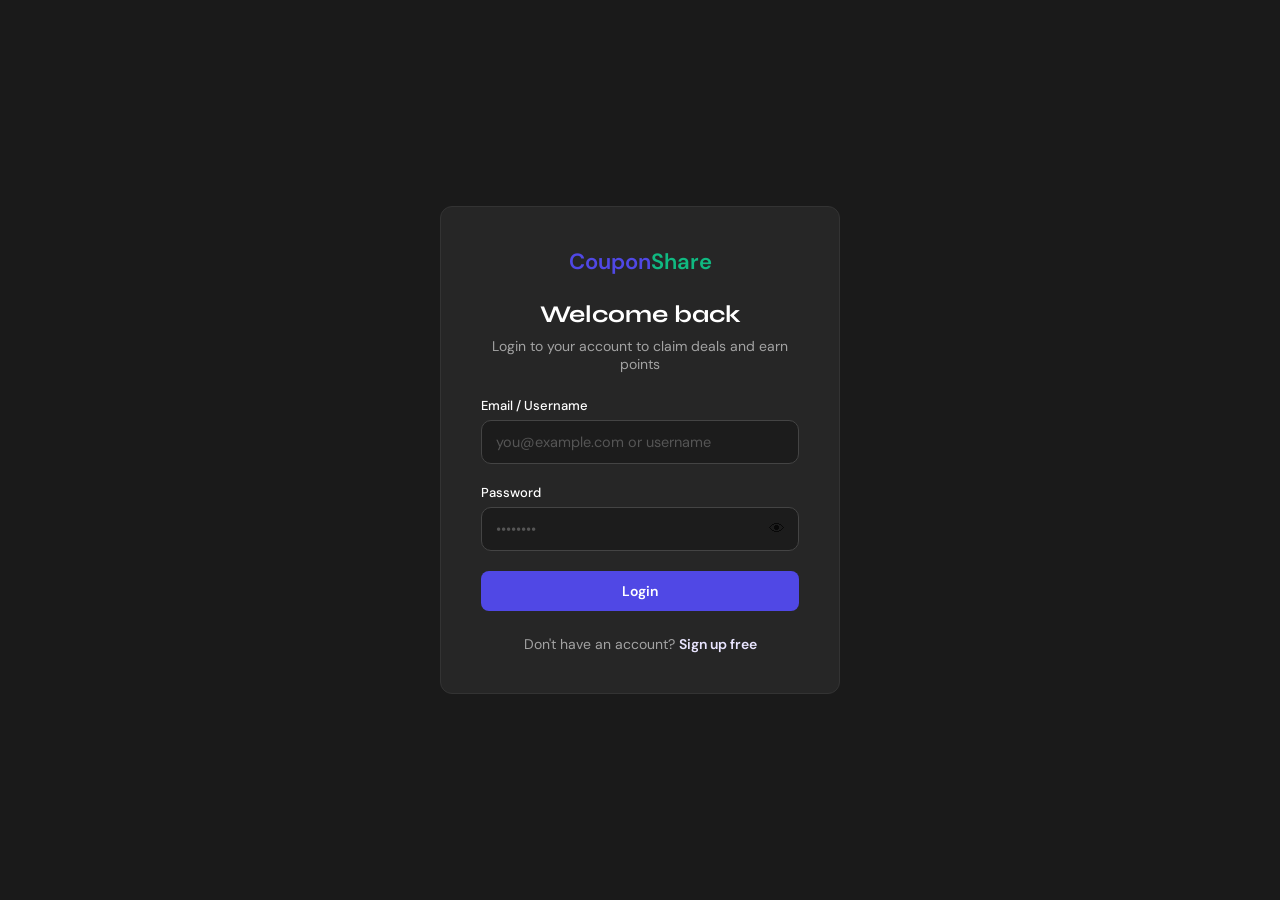
==== commit 08a38eb4: "Sync current codebase with upstream: security hardening, admin fixes, name login - Keep bcrypt auth " ====
--- a/admin.html
+++ b/admin.html
@@ -1,1348 +1,234 @@
 <!DOCTYPE html>
 <html lang="en">
 <head>
-<meta charset="UTF-8">
-<meta name="viewport" content="width=device-width, initial-scale=1.0">
-<title>Admin Panel — CouponShare</title>
-<link href="https://fonts.googleapis.com/css2?family=Syne:wght@400;600;700;800&family=DM+Sans:wght@300;400;500;600;700&display=swap" rel="stylesheet">
-<link rel="stylesheet" href="style.css">
-<style>
-/* ── Admin Layout ───────────────────────────── */
-body { overflow: hidden; height: 100vh; }
-
-.admin-shell {
-  display: grid;
-  grid-template-columns: 220px 1fr;
-  height: 100vh;
-  overflow: hidden;
-}
-
-/* ── Sidebar ────────────────────────────────── */
-.sidebar {
-  background: #111111;
-  border-right: 1px solid #2a2a2a;
-  display: flex;
-  flex-direction: column;
-  height: 100vh;
-  overflow-y: auto;
-}
-.sb-brand {
-  padding: 20px 20px 16px;
-  border-bottom: 1px solid #2a2a2a;
-}
-.sb-brand-name {
-  font-family: 'DM Sans', sans-serif;
-  font-size: 17px;
-  font-weight: 700;
-  color: var(--purple);
-  letter-spacing: -0.3px;
-}
-.sb-brand-name span { color: var(--green); }
-.sb-brand-sub {
-  font-size: 11px;
-  color: #555;
-  margin-top: 2px;
-}
-.sb-nav {
-  padding: 12px 10px;
-  flex: 1;
-  display: flex;
-  flex-direction: column;
-  gap: 3px;
-}
-.sb-link {
-  display: flex;
-  align-items: center;
-  gap: 10px;
-  padding: 10px 12px;
-  border-radius: 8px;
-  font-size: 13.5px;
-  font-weight: 500;
-  color: #888;
-  background: none;
-  border: none;
-  cursor: pointer;
-  width: 100%;
-  text-align: left;
-  transition: all .15s;
-  position: relative;
-}
-.sb-link:hover { background: #1a1a1a; color: #ccc; }
-.sb-link.active {
-  background: #1e1e2e;
-  color: #fff;
-  border: 1px solid #333;
-}
-.sb-link .sb-icon {
-  width: 22px;
-  height: 22px;
-  display: flex;
-  align-items: center;
-  justify-content: center;
-  border: 1.5px solid #444;
-  border-radius: 5px;
-  font-size: 12px;
-  flex-shrink: 0;
-}
-.sb-link.active .sb-icon { border-color: #666; }
-.sb-badge {
-  margin-left: auto;
-  background: #ef4444;
-  color: #fff;
-  font-size: 10px;
-  font-weight: 700;
-  padding: 2px 6px;
-  border-radius: 20px;
-  min-width: 20px;
-  text-align: center;
-}
-.sb-footer {
-  padding: 16px 20px;
-  border-top: 1px solid #2a2a2a;
-}
-.sb-footer-name {
-  font-size: 13px;
-  font-weight: 600;
-  color: #ddd;
-  margin-bottom: 2px;
-}
-.sb-footer-email { font-size: 11px; color: #555; }
-.sb-logout {
-  margin-top: 10px;
-  font-size: 12px;
-  color: #ef4444;
-  cursor: pointer;
-  background: none;
-  border: none;
-  padding: 0;
-  text-align: left;
-}
-
-/* ── Main area ──────────────────────────────── */
-.admin-main {
-  display: flex;
-  flex-direction: column;
-  height: 100vh;
-  overflow: hidden;
-  background: var(--bg);
-}
-.admin-topbar {
-  height: 52px;
-  padding: 0 24px;
-  border-bottom: 1px solid #2a2a2a;
-  display: flex;
-  align-items: center;
-  justify-content: space-between;
-  flex-shrink: 0;
-  background: #111;
-}
-.admin-topbar-title {
-  font-family: 'DM Sans', sans-serif;
-  font-size: 15px;
-  font-weight: 600;
-  color: #fff;
-}
-.admin-topbar-right { display: flex; align-items: center; gap: 10px; }
-.notif-btn {
-  width: 32px; height: 32px;
-  border-radius: 8px;
-  border: 1px solid #333;
-  background: transparent;
-  color: #888;
-  cursor: pointer;
-  display: flex; align-items: center; justify-content: center;
-  font-size: 15px;
-  position: relative;
-}
-.notif-dot {
-  position: absolute; top: 6px; right: 6px;
-  width: 7px; height: 7px;
-  background: #ef4444; border-radius: 50%;
-}
-.admin-avatar {
-  width: 30px; height: 30px; border-radius: 50%;
-  background: var(--teal2);
-  color: var(--teal);
-  font-size: 12px; font-weight: 700;
-  display: flex; align-items: center; justify-content: center;
-}
-.admin-content {
-  flex: 1;
-  overflow-y: auto;
-  padding: 24px;
-}
-
-/* ── Page sections ──────────────────────────── */
-.page-section { display: none; }
-.page-section.active { display: block; }
-
-/* ── Stats grid ─────────────────────────────── */
-.adm-stats {
-  display: grid;
-  grid-template-columns: repeat(4, 1fr);
-  gap: 14px;
-  margin-bottom: 24px;
-}
-.adm-stat {
-  background: #1e1e1e;
-  border: 1px solid #2a2a2a;
-  border-radius: 10px;
-  padding: 18px 20px;
-}
-.adm-stat-val {
-  font-family: 'DM Sans', sans-serif;
-  font-size: 28px;
-  font-weight: 700;
-  margin-bottom: 4px;
-  line-height: 1;
-}
-.adm-stat-lbl { font-size: 12px; color: #666; }
-.adm-stat-trend { font-size: 11px; margin-top: 6px; }
-.adm-stat-trend.up { color: var(--green); }
-.adm-stat-trend.warn { color: var(--amber); }
-
-/* ── Section header ─────────────────────────── */
-.sec-hd {
-  display: flex;
-  align-items: center;
-  justify-content: space-between;
-  margin-bottom: 14px;
-}
-.sec-hd-title {
-  font-size: 15px;
-  font-weight: 600;
-  color: #fff;
-}
-.sec-hd-action {
-  font-size: 12px;
-  color: #666;
-  cursor: pointer;
-  background: none;
-  border: none;
-  padding: 4px 10px;
-  border-radius: 6px;
-  border: 1px solid #333;
-}
-.sec-hd-action:hover { color: #fff; border-color: #555; }
-
-/* ── Filter bar ─────────────────────────────── */
-.filter-bar {
-  display: flex;
-  gap: 10px;
-  margin-bottom: 16px;
-  flex-wrap: wrap;
-}
-.filter-bar input,
-.filter-bar select {
-  background: #1e1e1e;
-  border: 1px solid #333;
-  border-radius: 8px;
-  padding: 8px 12px;
-  font-size: 13px;
-  font-family: 'DM Sans', sans-serif;
-  color: #fff;
-  outline: none;
-}
-.filter-bar input { flex: 1; min-width: 200px; }
-.filter-bar input::placeholder { color: #555; }
-.filter-bar select { cursor: pointer; }
-.filter-bar select option { background: #1e1e1e; }
-
-/* ── Request cards ──────────────────────────── */
-.req-card {
-  background: #1e1e1e;
-  border: 1px solid #2a2a2a;
-  border-radius: 10px;
-  padding: 16px 18px;
-  margin-bottom: 10px;
-  transition: border-color .15s;
-}
-.req-card:hover { border-color: #3a3a3a; }
-.req-top {
-  display: flex;
-  align-items: flex-start;
-  justify-content: space-between;
-  gap: 12px;
-  margin-bottom: 8px;
-}
-.req-info { flex: 1; }
-.req-plat-row {
-  display: flex;
-  align-items: center;
-  gap: 8px;
-  margin-bottom: 4px;
-}
-.req-title-txt { font-size: 15px; font-weight: 600; color: #fff; }
-.req-meta {
-  font-size: 11px;
-  color: #555;
-  margin-top: 3px;
-  line-height: 1.6;
-}
-.req-meta strong { color: #888; font-family: monospace; letter-spacing: 1px; }
-.req-desc { font-size: 13px; color: #888; margin-bottom: 12px; line-height: 1.5; }
-.req-actions { display: flex; gap: 8px; flex-shrink: 0; }
-.req-bottom {
-  display: flex;
-  align-items: center;
-  justify-content: space-between;
-  padding-top: 12px;
-  border-top: 1px solid #2a2a2a;
-}
-.req-expiry { font-size: 11px; color: #555; }
-
-/* Approve / Reject buttons */
-.btn-approve {
-  padding: 7px 16px;
-  border-radius: 7px;
-  font-size: 12px;
-  font-weight: 600;
-  font-family: 'DM Sans', sans-serif;
-  cursor: pointer;
-  border: 1px solid #10b981;
-  background: rgba(16,185,129,0.1);
-  color: #10b981;
-  transition: all .15s;
-  display: flex; align-items: center; gap: 5px;
-}
-.btn-approve:hover { background: rgba(16,185,129,0.2); }
-.btn-reject {
-  padding: 7px 16px;
-  border-radius: 7px;
-  font-size: 12px;
-  font-weight: 600;
-  font-family: 'DM Sans', sans-serif;
-  cursor: pointer;
-  border: 1px solid #ef4444;
-  background: rgba(239,68,68,0.1);
-  color: #ef4444;
-  transition: all .15s;
-  display: flex; align-items: center; gap: 5px;
-}
-.btn-reject:hover { background: rgba(239,68,68,0.2); }
-.btn-delete {
-  padding: 5px 10px;
-  border-radius: 6px;
-  font-size: 11px;
-  cursor: pointer;
-  border: 1px solid #ef4444;
-  background: rgba(239,68,68,0.08);
-  color: #ef4444;
-}
-
-/* ── Status badge ───────────────────────────── */
-.status-badge {
-  display: inline-block;
-  font-size: 10px;
-  font-weight: 700;
-  padding: 3px 9px;
-  border-radius: 20px;
-  text-transform: uppercase;
-  letter-spacing: 0.3px;
-}
-.sb-pending  { background: rgba(245,158,11,0.15); color: #f59e0b; border: 1px solid rgba(245,158,11,0.3); }
-.sb-approved { background: rgba(16,185,129,0.15); color: #10b981; border: 1px solid rgba(16,185,129,0.3); }
-.sb-rejected { background: rgba(239,68,68,0.15);  color: #ef4444; border: 1px solid rgba(239,68,68,0.3);  }
-
-/* Platform badge (small white pill) */
-.plat-pill {
-  display: inline-block;
-  font-size: 11px;
-  font-weight: 600;
-  padding: 3px 10px;
-  border-radius: 20px;
-  background: #fff;
-}
-.pp-paytm   { color: #00baf2; }
-.pp-swiggy  { color: #fc5a09; }
-.pp-amazon  { color: #f59e0b; }
-.pp-uber    { color: #10b981; }
-.pp-zomato  { color: #ef4444; }
-.pp-flipkart{ color: #0078ff; }
-.pp-default { color: #333; }
-
-/* ── Table ──────────────────────────────────── */
-.tbl-wrap {
-  overflow-x: auto;
-  border: 1px solid #2a2a2a;
-  border-radius: 10px;
-}
-table { width: 100%; border-collapse: collapse; }
-thead { background: #161616; }
-th {
-  padding: 11px 14px;
-  text-align: left;
-  font-size: 11px;
-  font-weight: 600;
-  color: #555;
-  text-transform: uppercase;
-  letter-spacing: 0.5px;
-  border-bottom: 1px solid #2a2a2a;
-  white-space: nowrap;
-}
-td {
-  padding: 11px 14px;
-  font-size: 13px;
-  color: #ccc;
-  border-bottom: 1px solid #1e1e1e;
-  vertical-align: middle;
-}
-tr:last-child td { border-bottom: none; }
-tr:hover td { background: #1a1a1a; }
-.td-code {
-  font-family: monospace;
-  letter-spacing: 1px;
-  font-size: 12px;
-  color: #aaa;
-}
-.td-name { font-weight: 500; color: #fff; }
-.td-email { font-size: 11px; color: #555; }
-
-/* ── Bar chart ──────────────────────────────── */
-.bar-row {
-  display: flex;
-  align-items: center;
-  gap: 10px;
-  margin-bottom: 10px;
-}
-.bar-name { font-size: 12px; color: #888; width: 80px; flex-shrink: 0; }
-.bar-bg {
-  flex: 1;
-  height: 8px;
-  background: #2a2a2a;
-  border-radius: 4px;
-  overflow: hidden;
-}
-.bar-fill { height: 100%; border-radius: 4px; transition: width .4s; }
-.bar-count { font-size: 11px; color: #555; width: 30px; text-align: right; flex-shrink: 0; }
-
-/* ── Reject modal ───────────────────────────── */
-.reject-panel {
-  display: none;
-  margin-top: 12px;
-  background: #161616;
-  border: 1px solid #333;
-  border-radius: 8px;
-  padding: 16px;
-}
-.reject-panel.open { display: block; }
-.reason-chips { display: flex; flex-wrap: wrap; gap: 6px; margin-bottom: 10px; }
-.r-chip {
-  padding: 5px 12px;
-  border-radius: 20px;
-  border: 1px solid #333;
-  font-size: 11px;
-  color: #888;
-  cursor: pointer;
-  background: #1e1e1e;
-}
-.r-chip:hover { border-color: #555; color: #fff; }
-.r-chip.on { background: rgba(239,68,68,0.15); color: #ef4444; border-color: #ef4444; }
-.reject-ta {
-  width: 100%;
-  background: #1e1e1e;
-  border: 1px solid #333;
-  border-radius: 8px;
-  padding: 10px 12px;
-  font-family: 'DM Sans', sans-serif;
-  font-size: 13px;
-  color: #fff;
-  resize: none;
-  min-height: 60px;
-  margin-bottom: 10px;
-  outline: none;
-}
-.reject-btn-row { display: flex; gap: 8px; }
-
-/* ── Settings ───────────────────────────────── */
-.settings-row {
-  display: flex;
-  align-items: center;
-  justify-content: space-between;
-  padding: 16px 0;
-  border-bottom: 1px solid #2a2a2a;
-}
-.settings-row:last-child { border: none; }
-.settings-row-label { font-size: 14px; font-weight: 500; color: #ddd; }
-.settings-row-sub { font-size: 12px; color: #555; margin-top: 2px; }
-.settings-input {
-  background: #1e1e1e;
-  border: 1px solid #333;
-  border-radius: 7px;
-  padding: 7px 12px;
-  font-size: 13px;
-  color: #fff;
-  width: 80px;
-  text-align: center;
-  outline: none;
-}
-.toggle-wrap { position: relative; width: 42px; height: 24px; }
-.toggle-wrap input { opacity: 0; width: 0; height: 0; }
-.toggle-slider {
-  position: absolute; inset: 0;
-  background: #333;
-  border-radius: 12px;
-  cursor: pointer;
-  transition: .2s;
-}
-.toggle-slider::before {
-  content: '';
-  position: absolute;
-  width: 18px; height: 18px;
-  left: 3px; top: 3px;
-  background: #fff;
-  border-radius: 50%;
-  transition: .2s;
-}
-.toggle-wrap input:checked + .toggle-slider { background: var(--purple); }
-.toggle-wrap input:checked + .toggle-slider::before { transform: translateX(18px); }
-
-/* ── Activity log ───────────────────────────── */
-.act-item {
-  display: flex;
-  gap: 12px;
-  padding: 10px 0;
-  border-bottom: 1px solid #1e1e1e;
-}
-.act-item:last-child { border: none; }
-.act-dot {
-  width: 8px; height: 8px;
-  border-radius: 50%;
-  flex-shrink: 0;
-  margin-top: 5px;
-}
-.act-txt { font-size: 13px; color: #aaa; line-height: 1.5; }
-.act-time { font-size: 11px; color: #444; margin-top: 2px; }
-
-/* ── Dashboard 2-col ────────────────────────── */
-.dash-row {
-  display: grid;
-  grid-template-columns: 1fr 1fr;
-  gap: 16px;
-  margin-bottom: 20px;
-}
-.dash-card {
-  background: #1e1e1e;
-  border: 1px solid #2a2a2a;
-  border-radius: 10px;
-  padding: 18px;
-}
-
-/* ── Loader ─────────────────────────────────── */
-.page-loader {
-  display: flex;
-  align-items: center;
-  justify-content: center;
-  gap: 12px;
-  padding: 48px;
-  color: #555;
-  font-size: 14px;
-}
-
-/* ── Empty ──────────────────────────────────── */
-.adm-empty {
-  text-align: center;
-  padding: 48px 24px;
-  color: #444;
-}
-.adm-empty-icon { font-size: 40px; margin-bottom: 10px; }
-.adm-empty h3 { font-size: 15px; color: #666; }
-
-/* ── Reports warning ────────────────────────── */
-.report-warn {
-  background: rgba(245,158,11,0.08);
-  border: 1px solid rgba(245,158,11,0.25);
-  border-radius: 8px;
-  padding: 10px 14px;
-  font-size: 13px;
-  color: #f59e0b;
-  margin-bottom: 16px;
-  display: flex;
-  align-items: center;
-  gap: 8px;
-}
-
-@media (max-width: 768px) {
-  .adm-stats { grid-template-columns: repeat(2, 1fr); }
-  .dash-row  { grid-template-columns: 1fr; }
-  .sidebar   { display: none; }
-  .admin-shell { grid-template-columns: 1fr; }
-}
-</style>
+<meta charset="UTF-8"><meta name="viewport" content="width=device-width,initial-scale=1">
+<title>Admin Dashboard — CouponShare</title>
+<link rel="stylesheet" href="admin.css">
 </head>
 <body>
-
-<div class="admin-shell">
-
-<!-- ══════════════════ SIDEBAR ══════════════════ -->
-<aside class="sidebar">
-  <div class="sb-brand">
-    <div class="sb-brand-name">Coupon<span>Share</span></div>
-    <div class="sb-brand-sub">Admin panel</div>
+<!-- SIDEBAR -->
+<aside class="sidebar" id="sidebar">
+  <div class="sidebar-brand">
+    <h2>CouponShare</h2>
+    <p>Admin Panel</p>
   </div>
-
-  <nav class="sb-nav">
-    <button class="sb-link active" onclick="showPage('dashboard', this)">
-      <span class="sb-icon">📊</span> Dashboard
-    </button>
-    <button class="sb-link" onclick="showPage('requests', this)">
-      <span class="sb-icon">📥</span> Requests
-      <span class="sb-badge" id="pendingBadge" style="display:none;">0</span>
-    </button>
-    <button class="sb-link" onclick="showPage('coupons', this)">
-      <span class="sb-icon">🎟</span> All coupons
-    </button>
-    <button class="sb-link" onclick="showPage('users', this)">
-      <span class="sb-icon">👥</span> Users
-    </button>
-    <button class="sb-link" onclick="showPage('analytics', this)">
-      <span class="sb-icon">📈</span> Analytics
-    </button>
-    <button class="sb-link" onclick="showPage('settings', this)">
-      <span class="sb-icon">⚙️</span> Settings
-    </button>
+  <nav class="sidebar-nav">
+    <a href="#" class="active" data-tab="dashboard" onclick="showTab('dashboard');return false">
+      <span class="nav-icon">📊</span> Dashboard
+    </a>
+    <a href="#" data-tab="requests" onclick="showTab('requests');return false">
+      <span class="nav-icon">📥</span> Pending Requests
+      <span class="sidebar-badge" id="pending-badge">0</span>
+    </a>
+    <a href="#" data-tab="all" onclick="showTab('all');return false">
+      <span class="nav-icon">🎟️</span> All Coupons
+    </a>
+    <a href="#" data-tab="approved" onclick="showTab('approved');return false">
+      <span class="nav-icon">✅</span> Approved
+    </a>
+    <a href="#" data-tab="users" onclick="showTab('users');return false">
+      <span class="nav-icon">👥</span> Users
+    </a>
+    <a href="#" data-tab="analytics" onclick="showTab('analytics');return false">
+      <span class="nav-icon">📈</span> Analytics
+    </a>
   </nav>
-
-  <div class="sb-footer">
-    <div class="sb-footer-name" id="sbAdminName">Admin</div>
-    <div class="sb-footer-email" id="sbAdminEmail">admin@couponshare.com</div>
-    <button class="sb-logout" onclick="logoutAdmin()">→ Logout</button>
+  <div class="sidebar-footer">
+    <a href="browse.html">🏠 Back to Site</a>
+    <a href="#" onclick="logout();return false">🚪 Logout</a>
   </div>
 </aside>
 
-<!-- ══════════════════ MAIN ══════════════════ -->
-<main class="admin-main">
-
-  <!-- Topbar -->
-  <div class="admin-topbar">
-    <span class="admin-topbar-title" id="topbarTitle">Dashboard</span>
-    <div class="admin-topbar-right">
-      <button class="notif-btn" id="notifBtn" onclick="showPage('requests', document.querySelectorAll('.sb-link')[1])">
-        🔔<span class="notif-dot" id="notifDot" style="display:none;"></span>
-      </button>
-      <div class="admin-avatar" id="adminAvatar">AD</div>
+<!-- MAIN -->
+<div class="main">
+  <header class="topbar">
+    <div style="display:flex;align-items:center;gap:0.8rem">
+      <button class="hamburger" id="hamburger" onclick="toggleSidebar()" aria-label="Toggle menu">☰</button>
+      <span class="topbar-title" id="topbar-title">Dashboard</span>
+    </div>
+    <div class="topbar-right">
+      <span class="admin-badge">⚡ Admin</span>
+      <span id="admin-name" style="font-size:0.85rem;color:var(--muted)"></span>
+    </div>
+  </header>
+
+  <div class="content">
+
+    <!-- DASHBOARD -->
+    <div id="section-dashboard" class="admin-section">
+      <div class="metrics">
+        <div class="metric-card orange">
+          <div class="metric-icon">👥</div>
+          <div class="metric-num" id="stat-users">—</div>
+          <div class="metric-label">Total Users</div>
+        </div>
+        <div class="metric-card yellow">
+          <div class="metric-icon">⏳</div>
+          <div class="metric-num" id="stat-pending">—</div>
+          <div class="metric-label">Pending</div>
+        </div>
+        <div class="metric-card green">
+          <div class="metric-icon">✅</div>
+          <div class="metric-num" id="stat-approved">—</div>
+          <div class="metric-label">Approved</div>
+        </div>
+        <div class="metric-card red">
+          <div class="metric-icon">✕</div>
+          <div class="metric-num" id="stat-rejected">—</div>
+          <div class="metric-label">Rejected</div>
+        </div>
+        <div class="metric-card purple">
+          <div class="metric-icon">📋</div>
+          <div class="metric-num" id="stat-claims">—</div>
+          <div class="metric-label">Total Claims</div>
+        </div>
+      </div>
+
+      <div class="dashboard-grid">
+        <div class="section-card">
+          <div class="section-header"><h3>Category Breakdown</h3></div>
+          <div class="section-body analytics-cats" style="max-height:260px;overflow-y:auto">
+            <div class="spinner-center"><div class="spinner"></div></div>
+          </div>
+        </div>
+        <div class="section-card">
+          <div class="section-header"><h3>Top Stores</h3></div>
+          <div class="section-body analytics-stores">
+            <div class="spinner-center"><div class="spinner"></div></div>
+          </div>
+        </div>
+      </div>
+    </div>
+
+    <!-- PENDING REQUESTS -->
+    <div id="section-requests" class="admin-section" style="display:none">
+      <div class="bulk-bar" id="bulk-bar">
+        <span>0 selected</span>
+        <button class="btn btn-success btn-sm" onclick="bulkAction('approved')">✓ Approve</button>
+        <button class="btn btn-danger btn-sm" onclick="bulkAction('rejected')">✕ Reject</button>
+      </div>
+      <div class="section-card">
+        <div class="section-header">
+          <h3>Pending Coupon Requests</h3>
+          <div style="display:flex;gap:0.5rem">
+            <button class="btn btn-success btn-sm" onclick="bulkAction('approved')">✓ Approve Selected</button>
+            <button class="btn btn-danger btn-sm" onclick="bulkAction('rejected')">✕ Reject Selected</button>
+          </div>
+        </div>
+        <div class="table-wrap">
+          <table>
+            <thead><tr>
+              <th><input type="checkbox" onchange="toggleAllCheckboxes(this, 'requests')"></th>
+              <th>Coupon</th><th>Code</th><th>Submitted By</th><th>Status</th><th>Expiry</th><th>Actions</th>
+            </tr></thead>
+            <tbody id="coupon-tbody-requests"></tbody>
+          </table>
+        </div>
+      </div>
+    </div>
+
+    <!-- ALL COUPONS -->
+    <div id="section-all" class="admin-section" style="display:none">
+      <div class="bulk-bar" id="bulk-bar-all">
+        <span>0 selected</span>
+        <button class="btn btn-success btn-sm" onclick="bulkAction('approved')">✓ Approve</button>
+        <button class="btn btn-danger btn-sm" onclick="bulkAction('rejected')">✕ Reject</button>
+      </div>
+      <div class="section-card">
+        <div class="section-header">
+          <h3>All Coupons</h3>
+          <div style="display:flex;gap:0.5rem">
+            <button class="btn btn-success btn-sm" onclick="bulkAction('approved')">✓ Bulk Approve</button>
+            <button class="btn btn-danger btn-sm" onclick="bulkAction('rejected')">✕ Bulk Reject</button>
+          </div>
+        </div>
+        <div class="table-wrap">
+          <table>
+            <thead><tr>
+              <th><input type="checkbox" onchange="toggleAllCheckboxes(this, 'all')"></th>
+              <th>Coupon</th><th>Code</th><th>Submitted By</th><th>Status</th><th>Expiry</th><th>Actions</th>
+            </tr></thead>
+            <tbody id="coupon-tbody-all"></tbody>
+          </table>
+        </div>
+      </div>
+    </div>
+
+    <!-- APPROVED -->
+    <div id="section-approved" class="admin-section" style="display:none">
+      <div class="section-card">
+        <div class="section-header"><h3>Approved Coupons</h3></div>
+        <div class="table-wrap">
+          <table>
+            <thead><tr>
+              <th><input type="checkbox" onchange="toggleAllCheckboxes(this, 'approved')"></th>
+              <th>Coupon</th><th>Code</th><th>Submitted By</th><th>Status</th><th>Expiry</th><th>Actions</th>
+            </tr></thead>
+            <tbody id="coupon-tbody-approved"></tbody>
+          </table>
+        </div>
+      </div>
+    </div>
+
+    <!-- USERS -->
+    <div id="section-users" class="admin-section" style="display:none">
+      <div class="section-card">
+        <div class="section-header"><h3>All Users</h3></div>
+        <div class="table-wrap">
+          <table>
+            <thead><tr>
+              <th>Name</th><th>Email</th><th>Points</th><th>Coupons</th><th>Status</th><th>Action</th>
+            </tr></thead>
+            <tbody id="user-tbody"></tbody>
+          </table>
+        </div>
+      </div>
+    </div>
+
+    <!-- ANALYTICS -->
+    <div id="section-analytics" class="admin-section" style="display:none">
+      <div class="dashboard-grid">
+        <div class="section-card">
+          <div class="section-header"><h3>By Category</h3></div>
+          <div class="section-body analytics-cats"><div class="spinner-center"><div class="spinner"></div></div></div>
+        </div>
+        <div class="section-card">
+          <div class="section-header"><h3>Top Stores by Coupons</h3></div>
+          <div class="section-body analytics-stores"><div class="spinner-center"><div class="spinner"></div></div></div>
+        </div>
+      </div>
+      <div class="section-card">
+        <div class="section-header"><h3>Submissions — last 30 days</h3></div>
+        <div class="section-body analytics-days"><div class="spinner-center"><div class="spinner"></div></div></div>
+      </div>
+    </div>
+
+  </div><!-- /content -->
+</div><!-- /main -->
+
+<!-- REJECT MODAL -->
+<div class="modal-overlay" id="reject-modal">
+  <div class="modal">
+    <h3>Reject Coupon</h3>
+    <div class="form-group">
+      <label>Rejection Reason (optional)</label>
+      <textarea id="reject-reason" placeholder="e.g. Expired code, duplicate, invalid..."></textarea>
+    </div>
+    <div class="modal-footer">
+      <button class="btn btn-secondary" onclick="closeRejectModal()">Cancel</button>
+      <button class="btn btn-danger" onclick="confirmReject()">Confirm Reject</button>
     </div>
   </div>
-
-  <div class="admin-content">
-
-    <!-- ══════ PAGE: DASHBOARD ══════ -->
-    <div class="page-section active" id="pg-dashboard">
-
-      <div class="adm-stats" id="statsGrid">
-        <div class="adm-stat"><div class="adm-stat-val" style="color:#6366f1" id="st-users">—</div><div class="adm-stat-lbl">Total users</div></div>
-        <div class="adm-stat"><div class="adm-stat-val" style="color:#f59e0b" id="st-pending">—</div><div class="adm-stat-lbl">Pending review</div><div class="adm-stat-trend warn" id="st-pending-hint"></div></div>
-        <div class="adm-stat"><div class="adm-stat-val" style="color:#10b981" id="st-approved">—</div><div class="adm-stat-lbl">Live coupons</div></div>
-        <div class="adm-stat"><div class="adm-stat-val" style="color:#a29bfe" id="st-claims">—</div><div class="adm-stat-lbl">Total claims</div></div>
-      </div>
-
-      <div class="dash-row">
-        <!-- Recent pending -->
-        <div class="dash-card">
-          <div class="sec-hd">
-            <span class="sec-hd-title">Pending requests</span>
-            <button class="sec-hd-action" onclick="showPage('requests',document.querySelectorAll('.sb-link')[1])">View all</button>
-          </div>
-          <div id="dashPending">
-            <div class="page-loader"><div class="spinner"></div></div>
-          </div>
-        </div>
-
-        <!-- Top platforms -->
-        <div class="dash-card">
-          <div class="sec-hd"><span class="sec-hd-title">Top platforms</span></div>
-          <div id="dashPlatforms">
-            <div class="page-loader"><div class="spinner"></div></div>
-          </div>
-
-          <!-- Activity log -->
-          <div style="margin-top:18px;">
-            <div class="sec-hd-title" style="font-size:13px;margin-bottom:10px;">Recent activity</div>
-            <div class="act-item"><div class="act-dot" style="background:#10b981"></div><div><div class="act-txt">AMZ100 approved — user ko +10 pts</div><div class="act-time">2 min ago</div></div></div>
-            <div class="act-item"><div class="act-dot" style="background:#ef4444"></div><div><div class="act-txt">FLIP200 rejected — code already exists</div><div class="act-time">18 min ago</div></div></div>
-            <div class="act-item"><div class="act-dot" style="background:#6366f1"></div><div><div class="act-txt">New user registered</div><div class="act-time">1 hr ago</div></div></div>
-          </div>
-        </div>
-      </div>
-    </div>
-
-    <!-- ══════ PAGE: REQUESTS ══════ -->
-    <div class="page-section" id="pg-requests">
-      <div class="filter-bar">
-        <input type="text" id="reqSearch" placeholder="Code ya store search karo..." oninput="filterRequests()">
-        <select id="reqStatus" onchange="loadRequests()">
-          <option value="pending">Pending</option>
-          <option value="approved">Approved</option>
-          <option value="rejected">Rejected</option>
-          <option value="">All status</option>
-        </select>
-      </div>
-      <div id="requestsList">
-        <div class="page-loader"><div class="spinner"></div></div>
-      </div>
-    </div>
-
-    <!-- ══════ PAGE: ALL COUPONS ══════ -->
-    <div class="page-section" id="pg-coupons">
-      <div class="filter-bar">
-        <input type="text" id="couponSearch" placeholder="Code ya store search..." oninput="filterCouponsTable()">
-        <select id="couponStatusFilter" onchange="loadAllCoupons()">
-          <option value="">All status</option>
-          <option value="approved">Approved</option>
-          <option value="pending">Pending</option>
-          <option value="rejected">Rejected</option>
-        </select>
-      </div>
-      <div class="tbl-wrap">
-        <table>
-          <thead>
-            <tr>
-              <th>Platform</th>
-              <th>Code</th>
-              <th>Title</th>
-              <th>Discount</th>
-              <th>Category</th>
-              <th>Claims</th>
-              <th>Expiry</th>
-              <th>Status</th>
-              <th>Action</th>
-            </tr>
-          </thead>
-          <tbody id="couponsTable">
-            <tr><td colspan="9"><div class="page-loader"><div class="spinner"></div></div></td></tr>
-          </tbody>
-        </table>
-      </div>
-    </div>
-
-    <!-- ══════ PAGE: USERS ══════ -->
-    <div class="page-section" id="pg-users">
-      <div class="filter-bar">
-        <input type="text" id="userSearch" placeholder="Naam ya email search karo..." oninput="loadUsers()">
-      </div>
-      <div class="tbl-wrap">
-        <table>
-          <thead>
-            <tr>
-              <th>Name</th>
-              <th>Email</th>
-              <th>Joined</th>
-              <th>Submitted</th>
-              <th>Claimed</th>
-              <th>Points</th>
-              <th>Status</th>
-              <th>Action</th>
-            </tr>
-          </thead>
-          <tbody id="usersTable">
-            <tr><td colspan="8"><div class="page-loader"><div class="spinner"></div></div></td></tr>
-          </tbody>
-        </table>
-      </div>
-    </div>
-
-    <!-- ══════ PAGE: ANALYTICS ══════ -->
-    <div class="page-section" id="pg-analytics">
-      <div class="adm-stats" style="grid-template-columns:repeat(3,1fr);margin-bottom:20px;">
-        <div class="adm-stat"><div class="adm-stat-val" style="color:#6366f1" id="an-approval">—</div><div class="adm-stat-lbl">Approval rate</div></div>
-        <div class="adm-stat"><div class="adm-stat-val" style="color:#10b981" id="an-savings">₹89K</div><div class="adm-stat-lbl">Community savings</div></div>
-        <div class="adm-stat"><div class="adm-stat-val" style="color:#f59e0b" id="an-rejected">—</div><div class="adm-stat-lbl">Total rejected</div></div>
-      </div>
-      <div class="dash-row">
-        <div class="dash-card">
-          <div class="sec-hd-title" style="margin-bottom:14px;">Platforms by coupons</div>
-          <div id="anPlatforms"><div class="page-loader"><div class="spinner"></div></div></div>
-        </div>
-        <div class="dash-card">
-          <div class="sec-hd-title" style="margin-bottom:14px;">Top contributors</div>
-          <div id="anUsers"><div class="page-loader"><div class="spinner"></div></div></div>
-        </div>
-      </div>
-    </div>
-
-    <!-- ══════ PAGE: SETTINGS ══════ -->
-    <div class="page-section" id="pg-settings">
-      <div class="dash-card" style="margin-bottom:16px;">
-        <div class="sec-hd-title" style="margin-bottom:16px;">Platform settings</div>
-
-        <div class="settings-row">
-          <div>
-            <div class="settings-row-label">Auto-expire coupons</div>
-            <div class="settings-row-sub">Expiry date aane par automatically expire mark karo</div>
-          </div>
-          <label class="toggle-wrap">
-            <input type="checkbox" checked>
-            <span class="toggle-slider"></span>
-          </label>
-        </div>
-
-        <div class="settings-row">
-          <div>
-            <div class="settings-row-label">Points per approval</div>
-            <div class="settings-row-sub">Har approved coupon pe submitter ko kitne points milenge</div>
-          </div>
-          <input type="number" class="settings-input" value="10" min="1" max="100">
-        </div>
-
-        <div class="settings-row">
-          <div>
-            <div class="settings-row-label">Points per claim</div>
-            <div class="settings-row-sub">Coupon claim karne par claimant ko kitne points milenge</div>
-          </div>
-          <input type="number" class="settings-input" value="2" min="0" max="50">
-        </div>
-
-        <div class="settings-row">
-          <div>
-            <div class="settings-row-label">New user registration</div>
-            <div class="settings-row-sub">Public registration allow karo</div>
-          </div>
-          <label class="toggle-wrap">
-            <input type="checkbox" checked>
-            <span class="toggle-slider"></span>
-          </label>
-        </div>
-      </div>
-
-      <div class="dash-card">
-        <div class="sec-hd-title" style="margin-bottom:16px;">Admin account</div>
-        <div style="display:grid;grid-template-columns:1fr 1fr;gap:12px;margin-bottom:14px;">
-          <div>
-            <label style="font-size:12px;color:#666;display:block;margin-bottom:5px;">Name</label>
-            <input type="text" class="settings-input" style="width:100%;text-align:left;padding:8px 12px;" id="settingName" placeholder="Admin name">
-          </div>
-          <div>
-            <label style="font-size:12px;color:#666;display:block;margin-bottom:5px;">Email</label>
-            <input type="email" class="settings-input" style="width:100%;text-align:left;padding:8px 12px;" id="settingEmail" placeholder="admin@email.com">
-          </div>
-        </div>
-        <button class="btn-approve" onclick="showToast('Settings saved!','success')" style="font-size:13px;">Save changes</button>
-      </div>
-    </div>
-
-  </div><!-- /admin-content -->
-</main>
-</div><!-- /admin-shell -->
-
-<div class="toast-container"></div>
-
-<!-- ══════════════════ SCRIPTS ══════════════════ -->
+</div>
+
 <script src="api.js"></script>
 <script src="auth.js"></script>
+<script src="admin.js"></script>
 <script>
-/* ── Guard: admin only ─────────────────────── */
 document.addEventListener('DOMContentLoaded', () => {
-  if (!requireAdminAuth()) return;
-
   const user = getUser();
-  if (user) {
-    document.getElementById('sbAdminName').textContent  = user.name  || 'Admin';
-    document.getElementById('sbAdminEmail').textContent = user.email || '';
-    const initials = (user.name||'AD').split(' ').map(w=>w[0]).join('').toUpperCase().slice(0,2);
-    document.getElementById('adminAvatar').textContent = initials;
-    document.getElementById('settingName').value  = user.name  || '';
-    document.getElementById('settingEmail').value = user.email || '';
-  }
-
-  loadDashboard();
+  if (user) document.getElementById('admin-name').textContent = user.name;
 });
-
-/* ── Page switching ────────────────────────── */
-const pageTitles = {
-  dashboard:'Dashboard', requests:'Requests',
-  coupons:'All coupons', users:'Users',
-  analytics:'Analytics', settings:'Settings',
-};
-
-function showPage(name, btn) {
-  // Hide all pages
-  document.querySelectorAll('.page-section').forEach(p => p.classList.remove('active'));
-  document.getElementById('pg-' + name).classList.add('active');
-
-  // Update sidebar active state
-  document.querySelectorAll('.sb-link').forEach(b => b.classList.remove('active'));
-  if (btn) btn.classList.add('active');
-
-  // Update topbar title
-  document.getElementById('topbarTitle').textContent = pageTitles[name] || name;
-
-  // Load data for the page
-  if (name === 'requests')  loadRequests();
-  if (name === 'coupons')   loadAllCoupons();
-  if (name === 'users')     loadUsers();
-  if (name === 'analytics') loadAnalytics();
-}
-
-/* ══════════════════════════════════════════════
-   DASHBOARD
-══════════════════════════════════════════════ */
-async function loadDashboard() {
-  try {
-    const data = await Admin.stats();
-
-    document.getElementById('st-users').textContent   = data.total_users  ?? '—';
-    document.getElementById('st-pending').textContent = data.pending       ?? '—';
-    document.getElementById('st-approved').textContent= data.approved      ?? '—';
-    document.getElementById('st-claims').textContent  = data.total_claims  ?? '—';
-
-    if (data.new_today) {
-      document.getElementById('st-users').nextElementSibling.nextElementSibling &&
-        null; // placeholder
-    }
-
-    // Pending badge in sidebar
-    if (data.pending > 0) {
-      const badge = document.getElementById('pendingBadge');
-      badge.textContent    = data.pending;
-      badge.style.display  = 'inline-block';
-      document.getElementById('notifDot').style.display = 'block';
-    }
-
-    // Approval rate for analytics
-    const total = (data.approved || 0) + (data.rejected || 0);
-    if (total > 0) {
-      const rate = Math.round((data.approved / total) * 100);
-      document.getElementById('an-approval').textContent = rate + '%';
-    }
-    document.getElementById('an-rejected').textContent = data.rejected ?? '—';
-
-    // Load pending requests preview (top 3)
-    await loadDashPending();
-
-    // Top platforms bar chart
-    renderPlatformBars(data.top_platforms || [], 'dashPlatforms');
-
-  } catch (err) {
-    showToast('Stats load nahi hua: ' + err.message, 'error');
-    // Show fallback
-    ['st-users','st-pending','st-approved','st-claims'].forEach(id => {
-      if (document.getElementById(id).textContent === '—')
-        document.getElementById(id).textContent = '0';
-    });
-  }
-}
-
-async function loadDashPending() {
-  const el = document.getElementById('dashPending');
-  try {
-    const data   = await Admin.coupons('pending');
-    const recent = (data.coupons || []).slice(0, 3);
-
-    if (!recent.length) {
-      el.innerHTML = `<div class="adm-empty"><div class="adm-empty-icon">✅</div><h3>Koi pending request nahi!</h3></div>`;
-      return;
-    }
-
-    el.innerHTML = recent.map(c => `
-      <div style="display:flex;align-items:center;justify-content:space-between;padding:10px 0;border-bottom:1px solid #2a2a2a;">
-        <div>
-          <span class="plat-pill ${platPillClass(c.store)}">${c.store || '—'}</span>
-          <span style="font-size:14px;font-weight:600;color:#fff;margin-left:8px;">${formatDiscount(c)}</span>
-          <div style="font-size:11px;color:#555;margin-top:3px;">${c.title} · by ${c.submitter_name||'?'}</div>
-        </div>
-        <div style="display:flex;gap:6px;">
-          <button class="btn-approve" onclick="quickApprove(${c.id},this)">✓</button>
-          <button class="btn-reject"  onclick="openRejectPanel(${c.id}, 'dash-rp-${c.id}')">✕</button>
-        </div>
-      </div>
-      <div class="reject-panel" id="dash-rp-${c.id}">
-        ${rejectPanelHTML(c.id, 'dash-rp-' + c.id)}
-      </div>
-    `).join('');
-
-  } catch {
-    el.innerHTML = `<div style="color:#555;font-size:13px;padding:16px 0;">Data load nahi hua</div>`;
-  }
-}
-
-/* ══════════════════════════════════════════════
-   REQUESTS PAGE
-══════════════════════════════════════════════ */
-let allRequests = [];
-
-async function loadRequests() {
-  const status = document.getElementById('reqStatus')?.value || 'pending';
-  const el = document.getElementById('requestsList');
-  el.innerHTML = '<div class="page-loader"><div class="spinner"></div></div>';
-  try {
-    const data = await Admin.coupons(status);
-    allRequests = data.coupons || [];
-    renderRequests(allRequests);
-  } catch (err) {
-    el.innerHTML = `<div class="adm-empty"><div class="adm-empty-icon">⚠️</div><h3>${err.message}</h3></div>`;
-  }
-}
-
-function filterRequests() {
-  const q = document.getElementById('reqSearch').value.toLowerCase();
-  const filtered = allRequests.filter(c =>
-    (c.code||'').toLowerCase().includes(q) ||
-    (c.store||'').toLowerCase().includes(q) ||
-    (c.title||'').toLowerCase().includes(q)
-  );
-  renderRequests(filtered);
-}
-
-function renderRequests(coupons) {
-  const el = document.getElementById('requestsList');
-  if (!coupons.length) {
-    el.innerHTML = `<div class="adm-empty"><div class="adm-empty-icon">📭</div><h3>Koi coupon nahi mila</h3></div>`;
-    return;
-  }
-  el.innerHTML = coupons.map(c => `
-    <div class="req-card" id="rc-${c.id}">
-      <div class="req-top">
-        <div class="req-info">
-          <div class="req-plat-row">
-            <span class="plat-pill ${platPillClass(c.store)}">${c.store || 'General'}</span>
-            <span class="req-title-txt">${formatDiscount(c)}</span>
-            <span class="status-badge sb-${c.status}">${c.status}</span>
-          </div>
-          <div class="req-meta">
-            Code: <strong>${c.code}</strong> &nbsp;·&nbsp;
-            ${c.category || 'No category'} &nbsp;·&nbsp;
-            by ${c.submitter_name || 'Unknown'} &nbsp;·&nbsp;
-            ${formatDate(c.created_at)}
-          </div>
-        </div>
-        ${c.status === 'pending' ? `
-        <div class="req-actions">
-          <button class="btn-approve" onclick="quickApprove(${c.id}, this)">✓ Approve</button>
-          <button class="btn-reject"  onclick="openRejectPanel(${c.id}, 'rp-${c.id}')">✕ Reject</button>
-        </div>` : ''}
-      </div>
-
-      <div class="req-desc">${c.title}${c.description ? ' — ' + c.description : ''}</div>
-
-      ${c.reject_reason ? `
-        <div style="font-size:12px;color:#ef4444;background:rgba(239,68,68,0.08);border:1px solid rgba(239,68,68,0.2);border-radius:7px;padding:8px 12px;margin-bottom:10px;">
-          ✕ Reject reason: ${c.reject_reason}
-        </div>` : ''}
-
-      <div class="req-bottom">
-        <span class="req-expiry">
-          Expires: ${c.expiry_date ? formatDate(c.expiry_date) : 'No expiry'} &nbsp;·&nbsp;
-          ${c.claim_count || 0} claims
-        </span>
-        ${c.status === 'pending' ? `<button class="btn-delete" onclick="deleteCoupon(${c.id}, 'rc-${c.id}')">🗑 Delete</button>` : ''}
-      </div>
-
-      <!-- Reject panel (hidden by default) -->
-      <div class="reject-panel" id="rp-${c.id}">
-        ${rejectPanelHTML(c.id, 'rp-' + c.id)}
-      </div>
-    </div>
-  `).join('');
-}
-
-/* ══════════════════════════════════════════════
-   ALL COUPONS TABLE
-══════════════════════════════════════════════ */
-let allCouponsData = [];
-
-async function loadAllCoupons() {
-  const status = document.getElementById('couponStatusFilter')?.value || '';
-  document.getElementById('couponsTable').innerHTML =
-    '<tr><td colspan="9"><div class="page-loader"><div class="spinner"></div></div></td></tr>';
-  try {
-    const data = await Admin.coupons(status);
-    allCouponsData = data.coupons || [];
-    renderCouponsTable(allCouponsData);
-  } catch (err) {
-    document.getElementById('couponsTable').innerHTML =
-      `<tr><td colspan="9" style="text-align:center;padding:24px;color:#555;">${err.message}</td></tr>`;
-  }
-}
-
-function filterCouponsTable() {
-  const q = document.getElementById('couponSearch').value.toLowerCase();
-  const filtered = allCouponsData.filter(c =>
-    (c.code||'').toLowerCase().includes(q) ||
-    (c.store||'').toLowerCase().includes(q)
-  );
-  renderCouponsTable(filtered);
-}
-
-function renderCouponsTable(coupons) {
-  const tbody = document.getElementById('couponsTable');
-  if (!coupons.length) {
-    tbody.innerHTML = '<tr><td colspan="9"><div class="adm-empty"><div class="adm-empty-icon">🎟</div><h3>Koi coupon nahi</h3></div></td></tr>';
-    return;
-  }
-  tbody.innerHTML = coupons.map(c => `
-    <tr id="ctr-${c.id}">
-      <td><span class="plat-pill ${platPillClass(c.store)}">${c.store || '—'}</span></td>
-      <td class="td-code">${c.code}</td>
-      <td style="max-width:160px;overflow:hidden;text-overflow:ellipsis;white-space:nowrap;">${c.title}</td>
-      <td>${formatDiscount(c)}</td>
-      <td style="font-size:12px;color:#888;">${c.category || '—'}</td>
-      <td>${c.claim_count || 0}</td>
-      <td style="font-size:12px;${isExpiringSoon(c.expiry_date)?'color:#f59e0b;':''}">${c.expiry_date ? formatDate(c.expiry_date) : '—'} ${isExpiringSoon(c.expiry_date)?'⚠':''}</td>
-      <td><span class="status-badge sb-${c.status}">${c.status}</span></td>
-      <td>
-        <div style="display:flex;gap:5px;">
-          ${c.status === 'pending' ? `
-            <button class="btn-approve" style="padding:4px 8px;font-size:11px;" onclick="quickApprove(${c.id},this)">✓</button>
-            <button class="btn-reject"  style="padding:4px 8px;font-size:11px;" onclick="quickReject(${c.id})">✕</button>
-          ` : ''}
-          <button class="btn-delete" onclick="deleteCoupon(${c.id},'ctr-${c.id}')">🗑</button>
-        </div>
-      </td>
-    </tr>
-  `).join('');
-}
-
-/* ══════════════════════════════════════════════
-   USERS TABLE
-══════════════════════════════════════════════ */
-async function loadUsers() {
-  const search = document.getElementById('userSearch')?.value || '';
-  document.getElementById('usersTable').innerHTML =
-    '<tr><td colspan="8"><div class="page-loader"><div class="spinner"></div></div></td></tr>';
-  try {
-    const data  = await Admin.users(search);
-    const users = data.users || [];
-    if (!users.length) {
-      document.getElementById('usersTable').innerHTML =
-        '<tr><td colspan="8"><div class="adm-empty"><div class="adm-empty-icon">👥</div><h3>Koi user nahi mila</h3></div></td></tr>';
-      return;
-    }
-    document.getElementById('usersTable').innerHTML = users.map(u => `
-      <tr id="utr-${u.id}">
-        <td class="td-name">${u.name}</td>
-        <td class="td-email">${u.email}</td>
-        <td style="font-size:12px;color:#555;">${formatDate(u.created_at)}</td>
-        <td>${u.submitted || 0}</td>
-        <td>${u.claimed || 0}</td>
-        <td style="color:#f59e0b;font-weight:500;">⭐ ${u.points}</td>
-        <td>
-          <span style="font-size:12px;font-weight:500;color:${u.is_banned ? '#ef4444' : '#10b981'};">
-            ${u.is_banned ? '⛔ Banned' : '● Active'}
-          </span>
-        </td>
-        <td>
-          ${u.is_banned
-            ? `<button class="btn-approve" style="padding:4px 10px;font-size:11px;" onclick="toggleBan(${u.id},false,'utr-${u.id}')">Unban</button>`
-            : `<button class="btn-reject"  style="padding:4px 10px;font-size:11px;" onclick="toggleBan(${u.id},true,'utr-${u.id}')">Ban</button>`
-          }
-        </td>
-      </tr>
-    `).join('');
-  } catch (err) {
-    document.getElementById('usersTable').innerHTML =
-      `<tr><td colspan="8" style="text-align:center;padding:24px;color:#555;">${err.message}</td></tr>`;
-  }
-}
-
-/* ══════════════════════════════════════════════
-   ANALYTICS
-══════════════════════════════════════════════ */
-async function loadAnalytics() {
-  try {
-    const stats = await Admin.stats();
-
-    const total = (stats.approved||0) + (stats.rejected||0);
-    if (total > 0)
-      document.getElementById('an-approval').textContent =
-        Math.round((stats.approved / total) * 100) + '%';
-
-    document.getElementById('an-rejected').textContent = stats.rejected ?? '—';
-
-    renderPlatformBars(stats.top_platforms || [], 'anPlatforms');
-
-    // Top contributors from users
-    const ud = await Admin.users('');
-    const topUsers = (ud.users || [])
-      .sort((a,b) => b.points - a.points)
-      .slice(0, 5);
-
-    document.getElementById('anUsers').innerHTML = topUsers.length
-      ? topUsers.map(u => `
-          <div style="display:flex;justify-content:space-between;align-items:center;padding:8px 0;border-bottom:1px solid #2a2a2a;">
-            <div>
-              <div style="font-size:13px;font-weight:600;color:#fff;">${u.name}</div>
-              <div style="font-size:11px;color:#555;">${u.submitted||0} submitted</div>
-            </div>
-            <span style="color:#f59e0b;font-weight:600;font-size:13px;">⭐ ${u.points}</span>
-          </div>`).join('')
-      : '<div style="color:#555;font-size:13px;">No data</div>';
-
-  } catch (err) {
-    showToast('Analytics load nahi hua', 'error');
-  }
-}
-
-/* ══════════════════════════════════════════════
-   ACTIONS
-══════════════════════════════════════════════ */
-async function quickApprove(id, btn) {
-  if (btn) { btn.disabled = true; btn.textContent = '...'; }
-  try {
-    await Admin.reviewCoupon(id, 'approved');
-    showToast('✓ Coupon approved! +10 pts submitter ko', 'success');
-    document.getElementById('rc-' + id)?.remove();
-    document.getElementById('ctr-' + id)?.remove();
-    refreshPendingBadge();
-    loadDashPending();
-  } catch (err) {
-    showToast(err.message, 'error');
-    if (btn) { btn.disabled = false; btn.textContent = '✓ Approve'; }
-  }
-}
-
-function openRejectPanel(id, panelId) {
-  // Close other open panels
-  document.querySelectorAll('.reject-panel.open').forEach(p => {
-    if (p.id !== panelId) p.classList.remove('open');
-  });
-  document.getElementById(panelId)?.classList.toggle('open');
-}
-
-function rejectPanelHTML(id, panelId) {
-  return `
-    <div class="reason-chips">
-      <span class="r-chip" onclick="selChip(this,'Code already exists')">Code already exists</span>
-      <span class="r-chip" onclick="selChip(this,'Already expired')">Already expired</span>
-      <span class="r-chip" onclick="selChip(this,'Incorrect information')">Incorrect info</span>
-      <span class="r-chip" onclick="selChip(this,'Spam')">Spam</span>
-      <span class="r-chip" onclick="selChip(this,'Other')">Other</span>
-    </div>
-    <textarea class="reject-ta" id="rt-${id}" placeholder="Reason likhein..."></textarea>
-    <div class="reject-btn-row">
-      <button class="btn-reject" onclick="confirmReject(${id},'${panelId}')" style="flex:1;">Confirm reject</button>
-      <button class="btn-approve" onclick="document.getElementById('${panelId}').classList.remove('open')" style="flex:1;">Cancel</button>
-    </div>`;
-}
-
-function selChip(el, reason) {
-  const panel = el.closest('.reject-panel');
-  panel.querySelectorAll('.r-chip').forEach(c => c.classList.remove('on'));
-  el.classList.add('on');
-  const ta = panel.querySelector('.reject-ta');
-  if (ta) ta.value = reason;
-}
-
-async function confirmReject(id, panelId) {
-  const reason = document.getElementById('rt-' + id)?.value.trim();
-  if (!reason) { showToast('Reason daalo pehle', 'error'); return; }
-  try {
-    await Admin.reviewCoupon(id, 'rejected', reason);
-    showToast('Coupon rejected', 'info');
-    document.getElementById('rc-' + id)?.remove();
-    document.getElementById('ctr-' + id)?.remove();
-    refreshPendingBadge();
-    loadDashPending();
-  } catch (err) {
-    showToast(err.message, 'error');
-  }
-}
-
-function quickReject(id) {
-  const reason = prompt('Rejection reason:');
-  if (!reason) return;
-  Admin.reviewCoupon(id, 'rejected', reason)
-    .then(() => {
-      showToast('Coupon rejected', 'info');
-      document.getElementById('ctr-' + id)?.remove();
-      refreshPendingBadge();
-    })
-    .catch(err => showToast(err.message, 'error'));
-}
-
-async function deleteCoupon(id, rowId) {
-  if (!confirm('Is coupon ko delete karna chahte ho?')) return;
-  try {
-    await Admin.deleteCoupon(id);
-    showToast('Coupon deleted', 'info');
-    document.getElementById(rowId)?.remove();
-  } catch (err) {
-    showToast(err.message, 'error');
-  }
-}
-
-async function toggleBan(userId, ban, rowId) {
-  const action = ban ? 'ban' : 'unban';
-  if (!confirm(`Is user ko ${action} karna chahte ho?`)) return;
-  try {
-    await Admin.banUser(userId, ban);
-    showToast(`User ${action}ned`, ban ? 'info' : 'success');
-    loadUsers();
-  } catch (err) {
-    showToast(err.message, 'error');
-  }
-}
-
-/* ── Pending badge refresh ─────────────────── */
-async function refreshPendingBadge() {
-  try {
-    const s = await Admin.stats();
-    const badge = document.getElementById('pendingBadge');
-    if (s.pending > 0) {
-      badge.textContent   = s.pending;
-      badge.style.display = 'inline-block';
-    } else {
-      badge.style.display = 'none';
-      document.getElementById('notifDot').style.display = 'none';
-    }
-    document.getElementById('st-pending').textContent = s.pending ?? 0;
-  } catch {}
-}
-
-/* ══════════════════════════════════════════════
-   HELPERS
-══════════════════════════════════════════════ */
-function platPillClass(store) {
-  const s = (store || '').toLowerCase();
-  if (s.includes('paytm'))    return 'pp-paytm';
-  if (s.includes('swiggy'))   return 'pp-swiggy';
-  if (s.includes('amazon'))   return 'pp-amazon';
-  if (s.includes('uber'))     return 'pp-uber';
-  if (s.includes('zomato'))   return 'pp-zomato';
-  if (s.includes('flipkart')) return 'pp-flipkart';
-  return 'pp-default';
-}
-
-function formatDiscount(c) {
-  if (!c.discount_value) return c.title || 'Deal';
-  return c.discount_type === 'percent'
-    ? `${c.discount_value}% off`
-    : `₹${c.discount_value} off`;
-}
-
-function isExpiringSoon(dateStr) {
-  if (!dateStr) return false;
-  const days = Math.ceil((new Date(dateStr) - new Date()) / 86400000);
-  return days >= 0 && days <= 5;
-}
-
-function renderPlatformBars(platforms, containerId) {
-  const el = document.getElementById(containerId);
-  if (!el) return;
-
-  if (!platforms.length) {
-    el.innerHTML = '<div style="color:#555;font-size:13px;">No data</div>';
-    return;
-  }
-
-  const max = Math.max(...platforms.map(p => p.cnt || 0), 1);
-  const colors = ['#6366f1','#10b981','#f59e0b','#ef4444','#a29bfe'];
-
-  el.innerHTML = platforms.map((p, i) => `
-    <div class="bar-row">
-      <span class="bar-name">${p.store || 'Other'}</span>
-      <div class="bar-bg">
-        <div class="bar-fill" style="width:${Math.round((p.cnt/max)*100)}%;background:${colors[i%colors.length]};"></div>
-      </div>
-      <span class="bar-count">${p.cnt}</span>
-    </div>
-  `).join('');
-}
-
-function logoutAdmin() {
-  localStorage.removeItem('cs_token');
-  localStorage.removeItem('cs_user');
-  window.location.href = 'login.html';
-}
 </script>
 </body>
 </html>
--- a/admin.css
+++ b/admin.css
@@ -0,0 +1,347 @@
+@import url('https://fonts.googleapis.com/css2?family=Syne:wght@400;600;700;800&family=DM+Sans:wght@300;400;500&display=swap');
+
+:root {
+  --bg: #07070d;
+  --sidebar-bg: #0f0f18;
+  --sidebar-w: 240px;
+  --surface: #111118;
+  --surface2: #1a1a25;
+  --border: #252535;
+  --accent: #ff6b35;
+  --accent2: #7c3aed;
+  --green: #22c55e;
+  --red: #ef4444;
+  --yellow: #f59e0b;
+  --text: #ededf5;
+  --muted: #7777a0;
+  --radius: 10px;
+}
+
+* { margin: 0; padding: 0; box-sizing: border-box; }
+
+body {
+  font-family: 'DM Sans', sans-serif;
+  background: var(--bg);
+  color: var(--text);
+  display: flex;
+  min-height: 100vh;
+}
+
+/* SIDEBAR */
+.sidebar {
+  width: var(--sidebar-w);
+  background: var(--sidebar-bg);
+  border-right: 1px solid var(--border);
+  padding: 1.5rem 0;
+  position: fixed;
+  top: 0; left: 0; bottom: 0;
+  display: flex;
+  flex-direction: column;
+  z-index: 100;
+}
+
+.sidebar-brand {
+  padding: 0 1.5rem 1.5rem;
+  border-bottom: 1px solid var(--border);
+  margin-bottom: 1rem;
+}
+
+.sidebar-brand h2 {
+  font-family: 'Syne', sans-serif;
+  font-size: 1.2rem;
+  font-weight: 800;
+  color: var(--accent);
+}
+
+.sidebar-brand p { font-size: 0.75rem; color: var(--muted); margin-top: 0.1rem; }
+
+.sidebar-nav { flex: 1; padding: 0 0.75rem; }
+
+.sidebar-nav a {
+  display: flex;
+  align-items: center;
+  gap: 0.7rem;
+  padding: 0.7rem 0.9rem;
+  border-radius: 8px;
+  font-size: 0.88rem;
+  font-weight: 500;
+  color: var(--muted);
+  transition: all 0.2s;
+  margin-bottom: 0.2rem;
+  text-decoration: none;
+}
+
+.sidebar-nav a:hover { color: var(--text); background: var(--surface2); }
+.sidebar-nav a.active { color: var(--text); background: rgba(255,107,53,0.15); color: var(--accent); }
+
+.sidebar-nav .nav-icon { width: 18px; text-align: center; font-size: 1rem; }
+
+.sidebar-badge {
+  margin-left: auto;
+  background: var(--accent);
+  color: white;
+  border-radius: 10px;
+  padding: 0.05rem 0.45rem;
+  font-size: 0.7rem;
+  font-weight: 700;
+}
+
+.sidebar-footer { padding: 1rem 0.75rem; border-top: 1px solid var(--border); }
+.sidebar-footer a {
+  display: flex;
+  align-items: center;
+  gap: 0.6rem;
+  padding: 0.6rem 0.9rem;
+  border-radius: 8px;
+  font-size: 0.85rem;
+  color: var(--muted);
+  text-decoration: none;
+  transition: all 0.2s;
+}
+.sidebar-footer a:hover { color: var(--red); }
+
+/* MAIN */
+.main {
+  margin-left: var(--sidebar-w);
+  flex: 1;
+  display: flex;
+  flex-direction: column;
+  min-height: 100vh;
+}
+
+.topbar {
+  height: 60px;
+  background: var(--sidebar-bg);
+  border-bottom: 1px solid var(--border);
+  display: flex;
+  align-items: center;
+  justify-content: space-between;
+  padding: 0 2rem;
+  position: sticky;
+  top: 0;
+  z-index: 50;
+}
+
+.topbar-title { font-family: 'Syne', sans-serif; font-size: 1rem; font-weight: 700; }
+.topbar-right { display: flex; gap: 1rem; align-items: center; }
+.admin-badge { background: rgba(124,58,237,0.2); color: #a78bfa; border-radius: 6px; padding: 0.2rem 0.6rem; font-size: 0.75rem; font-weight: 600; }
+
+.content { padding: 2rem; flex: 1; }
+
+/* METRIC CARDS */
+.metrics { display: grid; grid-template-columns: repeat(auto-fill, minmax(160px,1fr)); gap: 1rem; margin-bottom: 2rem; }
+
+.metric-card {
+  background: var(--surface);
+  border: 1px solid var(--border);
+  border-radius: var(--radius);
+  padding: 1.2rem;
+  position: relative;
+  overflow: hidden;
+}
+
+.metric-card::after {
+  content: '';
+  position: absolute;
+  bottom: 0; left: 0; right: 0;
+  height: 2px;
+}
+
+.metric-card.orange::after { background: var(--accent); }
+.metric-card.purple::after { background: var(--accent2); }
+.metric-card.green::after { background: var(--green); }
+.metric-card.red::after { background: var(--red); }
+.metric-card.yellow::after { background: var(--yellow); }
+
+.metric-icon { font-size: 1.4rem; margin-bottom: 0.7rem; }
+.metric-num { font-family: 'Syne', sans-serif; font-size: 2rem; font-weight: 800; line-height: 1; }
+.metric-label { font-size: 0.78rem; color: var(--muted); margin-top: 0.3rem; }
+
+/* TABLES */
+.table-wrap { overflow-x: auto; }
+
+table {
+  width: 100%;
+  border-collapse: collapse;
+  font-size: 0.88rem;
+}
+
+th {
+  text-align: left;
+  padding: 0.7rem 1rem;
+  background: var(--surface2);
+  color: var(--muted);
+  font-weight: 600;
+  font-size: 0.78rem;
+  text-transform: uppercase;
+  letter-spacing: 0.5px;
+  border-bottom: 1px solid var(--border);
+}
+
+td {
+  padding: 0.85rem 1rem;
+  border-bottom: 1px solid rgba(255,255,255,0.04);
+  vertical-align: middle;
+}
+
+tr:hover td { background: rgba(255,255,255,0.02); }
+tr:last-child td { border-bottom: none; }
+
+.table-actions { display: flex; gap: 0.5rem; flex-wrap: wrap; }
+
+/* SECTION CARD */
+.section-card {
+  background: var(--surface);
+  border: 1px solid var(--border);
+  border-radius: var(--radius);
+  margin-bottom: 1.5rem;
+  overflow: hidden;
+}
+
+.section-header {
+  display: flex;
+  align-items: center;
+  justify-content: space-between;
+  padding: 1rem 1.5rem;
+  border-bottom: 1px solid var(--border);
+}
+
+.section-header h3 { font-family: 'Syne', sans-serif; font-size: 1rem; font-weight: 700; }
+
+.section-body { padding: 1.5rem; }
+
+/* TABS */
+.tabs { display: flex; gap: 0; border-bottom: 1px solid var(--border); margin-bottom: 1.5rem; }
+
+.tab-btn {
+  padding: 0.7rem 1.2rem;
+  font-family: 'DM Sans', sans-serif;
+  font-size: 0.88rem;
+  font-weight: 500;
+  color: var(--muted);
+  background: none;
+  border: none;
+  cursor: pointer;
+  border-bottom: 2px solid transparent;
+  margin-bottom: -1px;
+  transition: all 0.2s;
+}
+
+.tab-btn:hover { color: var(--text); }
+.tab-btn.active { color: var(--accent); border-bottom-color: var(--accent); }
+
+/* BTNS (reuse from main) */
+.btn {
+  display: inline-flex; align-items: center; gap: 0.4rem;
+  padding: 0.5rem 1.1rem; border-radius: 8px;
+  font-family: 'DM Sans', sans-serif; font-size: 0.85rem; font-weight: 500;
+  border: none; cursor: pointer; transition: all 0.2s;
+}
+.btn-primary { background: var(--accent); color: white; }
+.btn-primary:hover { background: #ff8c5a; }
+.btn-success { background: rgba(34,197,94,0.2); color: var(--green); border: 1px solid rgba(34,197,94,0.3); }
+.btn-success:hover { background: var(--green); color: white; }
+.btn-danger { background: rgba(239,68,68,0.2); color: var(--red); border: 1px solid rgba(239,68,68,0.3); }
+.btn-danger:hover { background: var(--red); color: white; }
+.btn-secondary { background: var(--surface2); color: var(--text); border: 1px solid var(--border); }
+.btn-sm { padding: 0.3rem 0.7rem; font-size: 0.78rem; }
+
+/* BADGE */
+.badge { display: inline-block; padding: 0.18rem 0.55rem; border-radius: 20px; font-size: 0.72rem; font-weight: 600; text-transform: uppercase; }
+.badge-pending { background: rgba(245,158,11,0.2); color: var(--yellow); }
+.badge-approved { background: rgba(34,197,94,0.2); color: var(--green); }
+.badge-rejected { background: rgba(239,68,68,0.2); color: var(--red); }
+.badge-banned { background: rgba(239,68,68,0.2); color: var(--red); }
+.badge-active { background: rgba(34,197,94,0.2); color: var(--green); }
+
+/* MODAL */
+.modal-overlay {
+  position: fixed; inset: 0;
+  background: rgba(0,0,0,0.7);
+  backdrop-filter: blur(4px);
+  z-index: 500;
+  display: flex; align-items: center; justify-content: center;
+  padding: 2rem;
+  opacity: 0; pointer-events: none; transition: opacity 0.2s;
+}
+.modal-overlay.open { opacity: 1; pointer-events: all; }
+.modal { background: var(--surface); border: 1px solid var(--border); border-radius: 14px; padding: 2rem; width: 100%; max-width: 460px; }
+.modal h3 { font-family: 'Syne', sans-serif; font-size: 1.2rem; margin-bottom: 1rem; }
+.modal-footer { display: flex; gap: 0.7rem; justify-content: flex-end; margin-top: 1.5rem; }
+
+/* FORM */
+.form-group { margin-bottom: 1rem; }
+label { display: block; font-size: 0.82rem; color: var(--muted); margin-bottom: 0.3rem; }
+input, select, textarea { width: 100%; background: var(--surface2); border: 1px solid var(--border); border-radius: 7px; padding: 0.6rem 0.9rem; color: var(--text); font-family: 'DM Sans', sans-serif; font-size: 0.88rem; outline: none; transition: border-color 0.2s; }
+input:focus, select:focus, textarea:focus { border-color: var(--accent); }
+select option { background: var(--surface2); }
+textarea { resize: vertical; min-height: 80px; }
+
+/* CHECKBOX */
+input[type="checkbox"] {
+  width: 16px; height: 16px; cursor: pointer;
+  accent-color: var(--accent);
+}
+
+/* CHART PLACEHOLDER */
+.chart-container { height: 200px; display: flex; align-items: center; justify-content: center; color: var(--muted); }
+
+/* FILTER */
+.filter-row { display: flex; gap: 0.7rem; margin-bottom: 1rem; flex-wrap: wrap; }
+.filter-row input, .filter-row select { width: auto; flex: 1; min-width: 120px; }
+
+/* TOAST */
+.toast { position: fixed; bottom: 2rem; right: 2rem; background: var(--surface2); border: 1px solid var(--border); border-radius: var(--radius); padding: 0.85rem 1.3rem; font-size: 0.88rem; z-index: 9999; transform: translateY(100px); opacity: 0; transition: all 0.3s cubic-bezier(0.34,1.56,0.64,1); display: flex; align-items: center; gap: 0.6rem; max-width: 300px; }
+.toast.show { transform: translateY(0); opacity: 1; }
+.toast.success { border-color: var(--green); }
+.toast.error { border-color: var(--red); }
+
+/* BULK BAR */
+.bulk-bar { background: var(--accent); border-radius: var(--radius); padding: 0.8rem 1.2rem; align-items: center; gap: 1rem; margin-bottom: 1rem; display: none; }
+.bulk-bar.show { display: flex; }
+.bulk-bar span { font-weight: 600; font-size: 0.9rem; flex: 1; }
+.bulk-bar .btn { background: rgba(0,0,0,0.25); color: #fff; border: 1px solid rgba(0,0,0,0.3); }
+.bulk-bar .btn:hover { background: rgba(0,0,0,0.45); }
+
+/* SPINNER (matches main style.css so admin has it too) */
+.spinner {
+  width: 22px; height: 22px;
+  border: 2px solid var(--border);
+  border-top-color: var(--accent);
+  border-radius: 50%;
+  animation: spin 0.7s linear infinite;
+  display: inline-block;
+}
+@keyframes spin { to { transform: rotate(360deg); } }
+.spinner-center { color: var(--muted); text-align: center; padding: 2rem; display: flex; justify-content: center; }
+
+/* TOAST CONTAINER */
+.toast-container { position: fixed; bottom: 2rem; right: 2rem; z-index: 9999; display: flex; flex-direction: column; gap: 0.6rem; }
+
+/* DASHBOARD GRID (responsive 2-col) */
+.dashboard-grid { display: grid; grid-template-columns: 1fr 1fr; gap: 1.5rem; margin-bottom: 1.5rem; }
+
+/* HAMBURGER (mobile only) */
+.hamburger {
+  display: none;
+  background: var(--surface2);
+  border: 1px solid var(--border);
+  color: var(--text);
+  border-radius: 8px;
+  padding: 0.35rem 0.7rem;
+  font-size: 1.1rem;
+  cursor: pointer;
+  line-height: 1;
+}
+
+.sidebar-overlay { display: none; }
+
+@media (max-width: 900px) {
+  .sidebar { transform: translateX(-100%); transition: transform 0.25s ease; }
+  .sidebar.open { transform: translateX(0); box-shadow: 0 0 40px rgba(0,0,0,0.6); }
+  .main { margin-left: 0; }
+  .hamburger { display: inline-flex; }
+  .dashboard-grid { grid-template-columns: 1fr; }
+  .content { padding: 1.2rem; }
+  .topbar { padding: 0 1.2rem; }
+}
